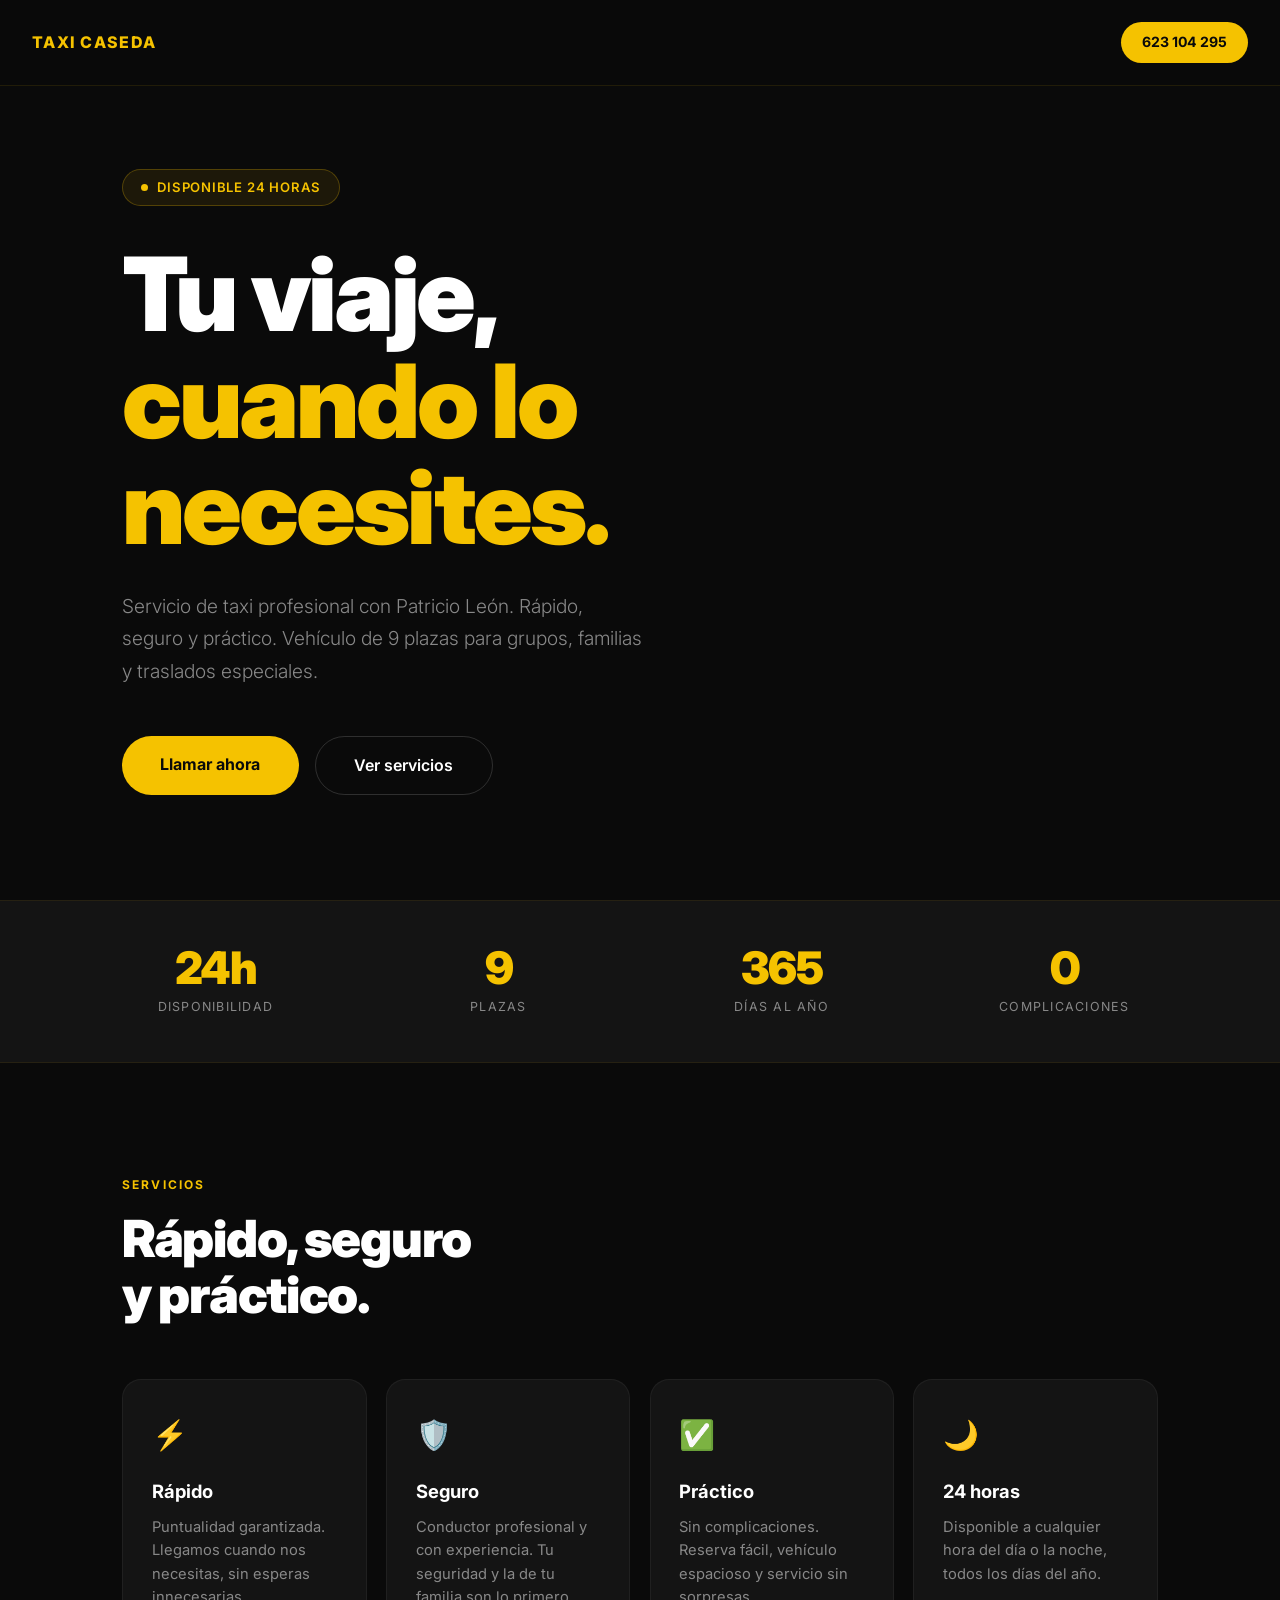
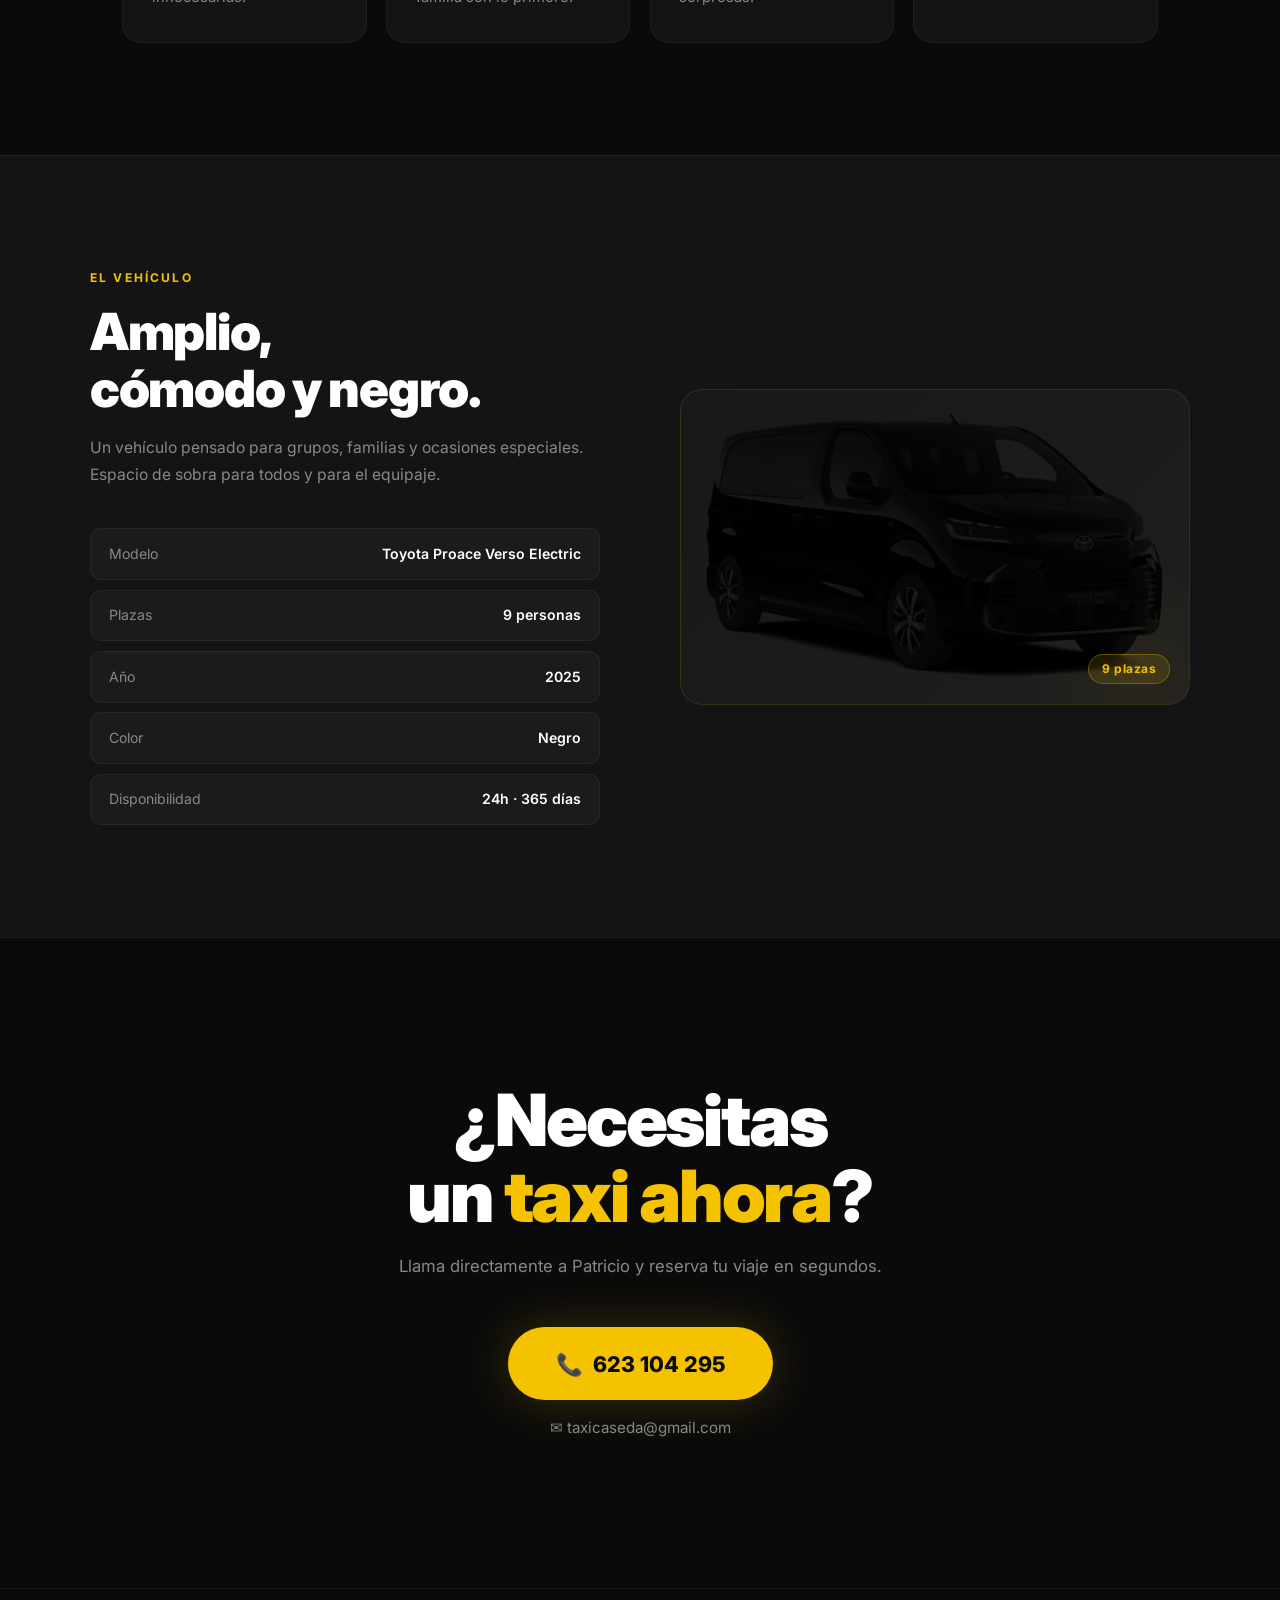
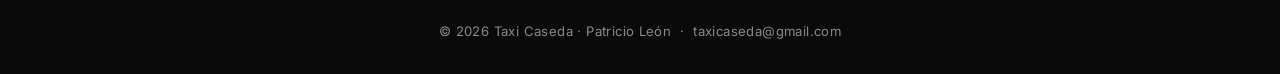
==== index.html @ b2878e38 "Lanzamiento inicial de Taxi Caseda Landing page estática para Patricio León: diseño negro/amarillo, " ====
<!DOCTYPE html>
<html lang="es">
<head>
    <meta charset="UTF-8">
    <meta name="viewport" content="width=device-width, initial-scale=1.0">
    <title>Taxi Caseda · Patricio León | Servicio 24h</title>
    <meta name="description" content="Servicio de taxi profesional con Patricio León. Disponible 24 horas, vehículo de 9 plazas Toyota Proace Verso Electric. Rápido, seguro y práctico.">
    <link rel="preconnect" href="https://fonts.googleapis.com">
    <link rel="preconnect" href="https://fonts.gstatic.com" crossorigin>
    <link href="https://fonts.googleapis.com/css2?family=Inter:wght@300;400;600;700;900&display=swap" rel="stylesheet">
    <style>
        *, *::before, *::after {
            margin: 0;
            padding: 0;
            box-sizing: border-box;
        }

        :root {
            --yellow: #F5C200;
            --black: #0a0a0a;
            --card: #141414;
            --white: #ffffff;
            --gray: #888888;
        }

        html { scroll-behavior: smooth; }

        body {
            background: var(--black);
            color: var(--white);
            font-family: 'Inter', sans-serif;
            line-height: 1.6;
            overflow-x: hidden;
        }

        /* NAV */
        nav {
            position: fixed;
            top: 0;
            width: 100%;
            padding: 1.4rem 2rem;
            display: flex;
            justify-content: space-between;
            align-items: center;
            z-index: 100;
            background: rgba(10, 10, 10, 0.92);
            backdrop-filter: blur(12px);
            border-bottom: 1px solid rgba(245, 194, 0, 0.1);
        }

        .nav-logo {
            font-size: 1rem;
            font-weight: 800;
            color: var(--yellow);
            letter-spacing: 0.08em;
            text-transform: uppercase;
        }

        .nav-cta {
            background: var(--yellow);
            color: var(--black);
            padding: 0.55rem 1.3rem;
            border-radius: 2rem;
            font-weight: 700;
            font-size: 0.88rem;
            text-decoration: none;
            transition: opacity 0.2s, transform 0.2s;
        }

        .nav-cta:hover {
            opacity: 0.85;
            transform: translateY(-1px);
        }

        /* HERO */
        .hero {
            min-height: 100vh;
            display: flex;
            flex-direction: column;
            justify-content: center;
            padding: 9rem 2rem 5rem;
            max-width: 1100px;
            margin: 0 auto;
        }

        .hero-tag {
            display: inline-flex;
            align-items: center;
            gap: 0.6rem;
            background: rgba(245, 194, 0, 0.08);
            border: 1px solid rgba(245, 194, 0, 0.25);
            color: var(--yellow);
            padding: 0.45rem 1.1rem;
            border-radius: 2rem;
            font-size: 0.82rem;
            font-weight: 600;
            letter-spacing: 0.06em;
            margin-bottom: 2.2rem;
            width: fit-content;
            text-transform: uppercase;
        }

        .dot {
            width: 7px;
            height: 7px;
            background: var(--yellow);
            border-radius: 50%;
            animation: pulse 2s infinite;
        }

        @keyframes pulse {
            0%, 100% { opacity: 1; transform: scale(1); }
            50% { opacity: 0.4; transform: scale(0.7); }
        }

        .hero h1 {
            font-size: clamp(3.2rem, 8vw, 6.5rem);
            font-weight: 900;
            line-height: 1.04;
            margin-bottom: 1.8rem;
            letter-spacing: -0.03em;
        }

        .hero h1 span { color: var(--yellow); }

        .hero-sub {
            font-size: clamp(1rem, 2vw, 1.2rem);
            color: var(--gray);
            max-width: 520px;
            margin-bottom: 3rem;
            font-weight: 300;
            line-height: 1.7;
        }

        .hero-actions {
            display: flex;
            gap: 1rem;
            flex-wrap: wrap;
        }

        .btn-primary {
            background: var(--yellow);
            color: var(--black);
            padding: 1rem 2.4rem;
            border-radius: 3rem;
            font-weight: 700;
            font-size: 1rem;
            text-decoration: none;
            transition: transform 0.2s, box-shadow 0.2s;
        }

        .btn-primary:hover {
            transform: translateY(-2px);
            box-shadow: 0 8px 30px rgba(245, 194, 0, 0.3);
        }

        .btn-secondary {
            border: 1px solid rgba(255,255,255,0.15);
            color: var(--white);
            padding: 1rem 2.4rem;
            border-radius: 3rem;
            font-weight: 600;
            font-size: 1rem;
            text-decoration: none;
            transition: border-color 0.2s, color 0.2s;
        }

        .btn-secondary:hover {
            border-color: var(--yellow);
            color: var(--yellow);
        }

        /* STATS */
        .stats {
            background: var(--card);
            border-top: 1px solid rgba(245,194,0,0.08);
            border-bottom: 1px solid rgba(245,194,0,0.08);
            padding: 2.8rem 2rem;
        }

        .stats-inner {
            max-width: 1100px;
            margin: 0 auto;
            display: grid;
            grid-template-columns: repeat(4, 1fr);
            gap: 2rem;
            text-align: center;
        }

        .stat-number {
            font-size: 2.8rem;
            font-weight: 900;
            color: var(--yellow);
            letter-spacing: -0.04em;
            line-height: 1;
        }

        .stat-label {
            font-size: 0.78rem;
            color: var(--gray);
            text-transform: uppercase;
            letter-spacing: 0.1em;
            margin-top: 0.4rem;
        }

        /* SECTIONS */
        .section {
            padding: 7rem 2rem;
            max-width: 1100px;
            margin: 0 auto;
        }

        .section-label {
            font-size: 0.75rem;
            color: var(--yellow);
            text-transform: uppercase;
            letter-spacing: 0.18em;
            font-weight: 700;
            margin-bottom: 1rem;
        }

        .section-title {
            font-size: clamp(2rem, 4vw, 3.2rem);
            font-weight: 900;
            letter-spacing: -0.025em;
            margin-bottom: 3.5rem;
            line-height: 1.1;
        }

        /* SERVICES */
        .services-grid {
            display: grid;
            grid-template-columns: repeat(auto-fit, minmax(240px, 1fr));
            gap: 1.2rem;
        }

        .service-card {
            background: var(--card);
            border: 1px solid rgba(255,255,255,0.05);
            border-radius: 1.2rem;
            padding: 2rem 1.8rem;
            transition: border-color 0.25s, transform 0.25s;
        }

        .service-card:hover {
            border-color: rgba(245,194,0,0.3);
            transform: translateY(-5px);
        }

        .service-icon {
            font-size: 1.8rem;
            margin-bottom: 1.2rem;
        }

        .service-card h3 {
            font-size: 1.15rem;
            font-weight: 700;
            margin-bottom: 0.6rem;
        }

        .service-card p {
            color: var(--gray);
            font-size: 0.92rem;
            line-height: 1.6;
        }

        /* VEHICLE */
        .vehicle-section {
            background: var(--card);
            border-top: 1px solid rgba(255,255,255,0.04);
            border-bottom: 1px solid rgba(255,255,255,0.04);
            padding: 7rem 2rem;
        }

        .vehicle-inner {
            max-width: 1100px;
            margin: 0 auto;
            display: grid;
            grid-template-columns: 1fr 1fr;
            gap: 5rem;
            align-items: center;
        }

        .vehicle-content h2 {
            font-size: clamp(2rem, 4vw, 3.2rem);
            font-weight: 900;
            letter-spacing: -0.025em;
            margin-bottom: 1.2rem;
            line-height: 1.1;
        }

        .vehicle-content p {
            color: var(--gray);
            margin-bottom: 2.5rem;
            font-size: 0.98rem;
            line-height: 1.7;
        }

        .vehicle-specs {
            display: flex;
            flex-direction: column;
            gap: 0.6rem;
        }

        .spec-row {
            display: flex;
            justify-content: space-between;
            align-items: center;
            padding: 0.85rem 1.1rem;
            background: rgba(255,255,255,0.03);
            border-radius: 0.7rem;
            border: 1px solid rgba(255,255,255,0.05);
        }

        .spec-key { color: var(--gray); font-size: 0.88rem; }
        .spec-val { color: var(--white); font-weight: 600; font-size: 0.88rem; }

        .vehicle-visual {
            display: flex;
            justify-content: center;
            align-items: center;
        }

        .car-box {
            width: 100%;
            background: linear-gradient(135deg, #181818 0%, #1e1e1e 100%);
            border-radius: 1.4rem;
            border: 1px solid rgba(245,194,0,0.12);
            position: relative;
            overflow: hidden;
            padding: 1.5rem;
        }

        .car-box::before {
            content: '';
            position: absolute;
            bottom: -20%;
            right: -20%;
            width: 60%;
            height: 60%;
            background: radial-gradient(circle, rgba(245,194,0,0.05) 0%, transparent 70%);
            pointer-events: none;
        }

        .car-img {
            width: 100%;
            display: block;
            mix-blend-mode: multiply;
            border-radius: 0.6rem;
        }

        .car-badge {
            position: absolute;
            bottom: 1.2rem;
            right: 1.2rem;
            background: rgba(245,194,0,0.12);
            border: 1px solid rgba(245,194,0,0.3);
            color: var(--yellow);
            padding: 0.3rem 0.8rem;
            border-radius: 1rem;
            font-size: 0.75rem;
            font-weight: 700;
            letter-spacing: 0.04em;
        }

        /* CTA / CONTACTO */
        .cta-section {
            padding: 9rem 2rem;
            text-align: center;
            max-width: 700px;
            margin: 0 auto;
        }

        .cta-section h2 {
            font-size: clamp(2.8rem, 6vw, 4.5rem);
            font-weight: 900;
            letter-spacing: -0.03em;
            margin-bottom: 1.2rem;
            line-height: 1.05;
        }

        .cta-section h2 span { color: var(--yellow); }

        .cta-section p {
            color: var(--gray);
            margin-bottom: 3rem;
            font-size: 1.05rem;
        }

        .contact-btns {
            display: flex;
            flex-direction: column;
            align-items: center;
            gap: 1rem;
        }

        .phone-btn {
            display: inline-flex;
            align-items: center;
            gap: 0.8rem;
            background: var(--yellow);
            color: var(--black);
            padding: 1.2rem 3rem;
            border-radius: 3rem;
            font-weight: 800;
            font-size: 1.35rem;
            text-decoration: none;
            transition: transform 0.2s, box-shadow 0.2s;
            box-shadow: 0 0 50px rgba(245,194,0,0.2);
        }

        .phone-btn:hover {
            transform: translateY(-3px);
            box-shadow: 0 0 70px rgba(245,194,0,0.4);
        }

        .email-btn {
            display: inline-flex;
            align-items: center;
            gap: 0.6rem;
            color: var(--gray);
            font-size: 0.95rem;
            text-decoration: none;
            border-bottom: 1px solid transparent;
            transition: color 0.2s, border-color 0.2s;
            padding-bottom: 2px;
        }

        .email-btn:hover {
            color: var(--yellow);
            border-color: var(--yellow);
        }

        /* FOOTER */
        footer {
            border-top: 1px solid rgba(255,255,255,0.05);
            padding: 2rem;
            text-align: center;
            color: var(--gray);
            font-size: 0.82rem;
            letter-spacing: 0.03em;
        }

        footer a {
            color: var(--gray);
            text-decoration: none;
        }

        footer a:hover { color: var(--yellow); }

        /* RESPONSIVE */
        @media (max-width: 768px) {
            .stats-inner {
                grid-template-columns: repeat(2, 1fr);
            }

            .vehicle-inner {
                grid-template-columns: 1fr;
                gap: 2.5rem;
            }

            .vehicle-visual { order: -1; }

            .hero h1 { font-size: 3rem; }
        }

        @media (max-width: 480px) {
            nav { padding: 1.2rem 1.2rem; }
            .hero { padding: 7rem 1.2rem 3rem; }
            .section { padding: 5rem 1.2rem; }
            .vehicle-section { padding: 5rem 1.2rem; }
            .cta-section { padding: 6rem 1.2rem; }
            .phone-btn { font-size: 1.1rem; padding: 1rem 2rem; }
        }
    </style>
</head>
<body>

    <nav>
        <div class="nav-logo">Taxi Caseda</div>
        <a href="tel:+34623104295" class="nav-cta">623 104 295</a>
    </nav>

    <!-- HERO -->
    <section>
        <div class="hero">
            <div class="hero-tag">
                <div class="dot"></div>
                Disponible 24 horas
            </div>
            <h1>Tu viaje,<br><span>cuando lo<br>necesites.</span></h1>
            <p class="hero-sub">
                Servicio de taxi profesional con Patricio León. Rápido, seguro y práctico.
                Vehículo de 9 plazas para grupos, familias y traslados especiales.
            </p>
            <div class="hero-actions">
                <a href="tel:+34623104295" class="btn-primary">Llamar ahora</a>
                <a href="#servicios" class="btn-secondary">Ver servicios</a>
            </div>
        </div>
    </section>

    <!-- STATS -->
    <div class="stats">
        <div class="stats-inner">
            <div>
                <div class="stat-number">24h</div>
                <div class="stat-label">Disponibilidad</div>
            </div>
            <div>
                <div class="stat-number">9</div>
                <div class="stat-label">Plazas</div>
            </div>
            <div>
                <div class="stat-number">365</div>
                <div class="stat-label">Días al año</div>
            </div>
            <div>
                <div class="stat-number">0</div>
                <div class="stat-label">Complicaciones</div>
            </div>
        </div>
    </div>

    <!-- SERVICIOS -->
    <section id="servicios">
        <div class="section">
            <div class="section-label">Servicios</div>
            <h2 class="section-title">Rápido, seguro<br>y práctico.</h2>
            <div class="services-grid">
                <div class="service-card">
                    <div class="service-icon">⚡</div>
                    <h3>Rápido</h3>
                    <p>Puntualidad garantizada. Llegamos cuando nos necesitas, sin esperas innecesarias.</p>
                </div>
                <div class="service-card">
                    <div class="service-icon">🛡️</div>
                    <h3>Seguro</h3>
                    <p>Conductor profesional y con experiencia. Tu seguridad y la de tu familia son lo primero.</p>
                </div>
                <div class="service-card">
                    <div class="service-icon">✅</div>
                    <h3>Práctico</h3>
                    <p>Sin complicaciones. Reserva fácil, vehículo espacioso y servicio sin sorpresas.</p>
                </div>
                <div class="service-card">
                    <div class="service-icon">🌙</div>
                    <h3>24 horas</h3>
                    <p>Disponible a cualquier hora del día o la noche, todos los días del año.</p>
                </div>
            </div>
        </div>
    </section>

    <!-- VEHÍCULO -->
    <section id="vehiculo">
        <div class="vehicle-section">
            <div class="vehicle-inner">
                <div class="vehicle-content">
                    <div class="section-label">El vehículo</div>
                    <h2>Amplio,<br>cómodo y negro.</h2>
                    <p>Un vehículo pensado para grupos, familias y ocasiones especiales.
                    Espacio de sobra para todos y para el equipaje.</p>
                    <div class="vehicle-specs">
                        <div class="spec-row">
                            <span class="spec-key">Modelo</span>
                            <span class="spec-val">Toyota Proace Verso Electric</span>
                        </div>
                        <div class="spec-row">
                            <span class="spec-key">Plazas</span>
                            <span class="spec-val">9 personas</span>
                        </div>
                        <div class="spec-row">
                            <span class="spec-key">Año</span>
                            <span class="spec-val">2025</span>
                        </div>
                        <div class="spec-row">
                            <span class="spec-key">Color</span>
                            <span class="spec-val">Negro</span>
                        </div>
                        <div class="spec-row">
                            <span class="spec-key">Disponibilidad</span>
                            <span class="spec-val">24h · 365 días</span>
                        </div>
                    </div>
                </div>
                <div class="vehicle-visual">
                    <div class="car-box">
                        <img src="car.png" alt="Toyota Proace Verso Electric Negro 2025" class="car-img">
                        <div class="car-badge">9 plazas</div>
                    </div>
                </div>
            </div>
        </div>
    </section>

    <!-- CONTACTO -->
    <section id="contacto">
        <div class="cta-section">
            <h2>¿Necesitas<br>un <span>taxi ahora</span>?</h2>
            <p>Llama directamente a Patricio y reserva tu viaje en segundos.</p>
            <div class="contact-btns">
                <a href="tel:+34623104295" class="phone-btn">
                    📞 &nbsp;623 104 295
                </a>
                <a href="mailto:taxicaseda@gmail.com" class="email-btn">
                    ✉ taxicaseda@gmail.com
                </a>
            </div>
        </div>
    </section>

    <footer>
        <p>© 2026 Taxi Caseda · Patricio León &nbsp;·&nbsp; <a href="mailto:taxicaseda@gmail.com">taxicaseda@gmail.com</a></p>
    </footer>

</body>
</html>
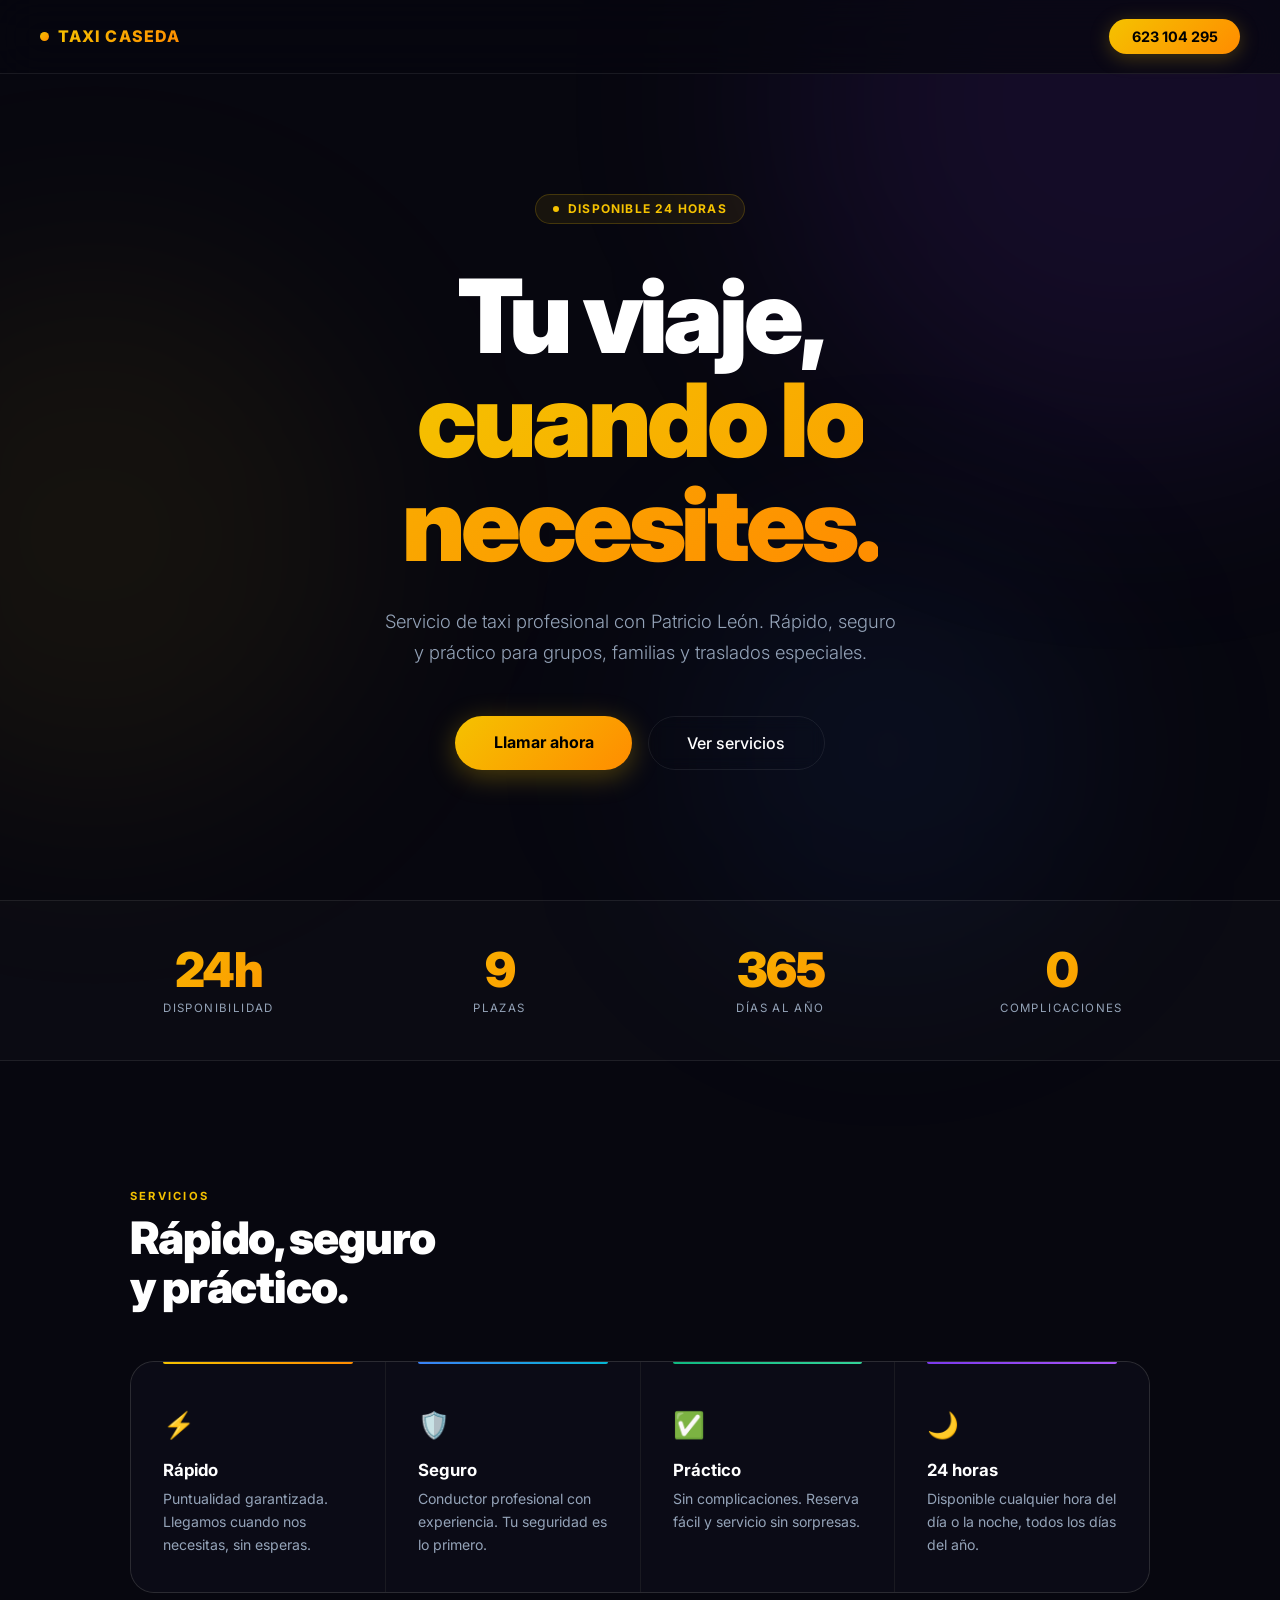
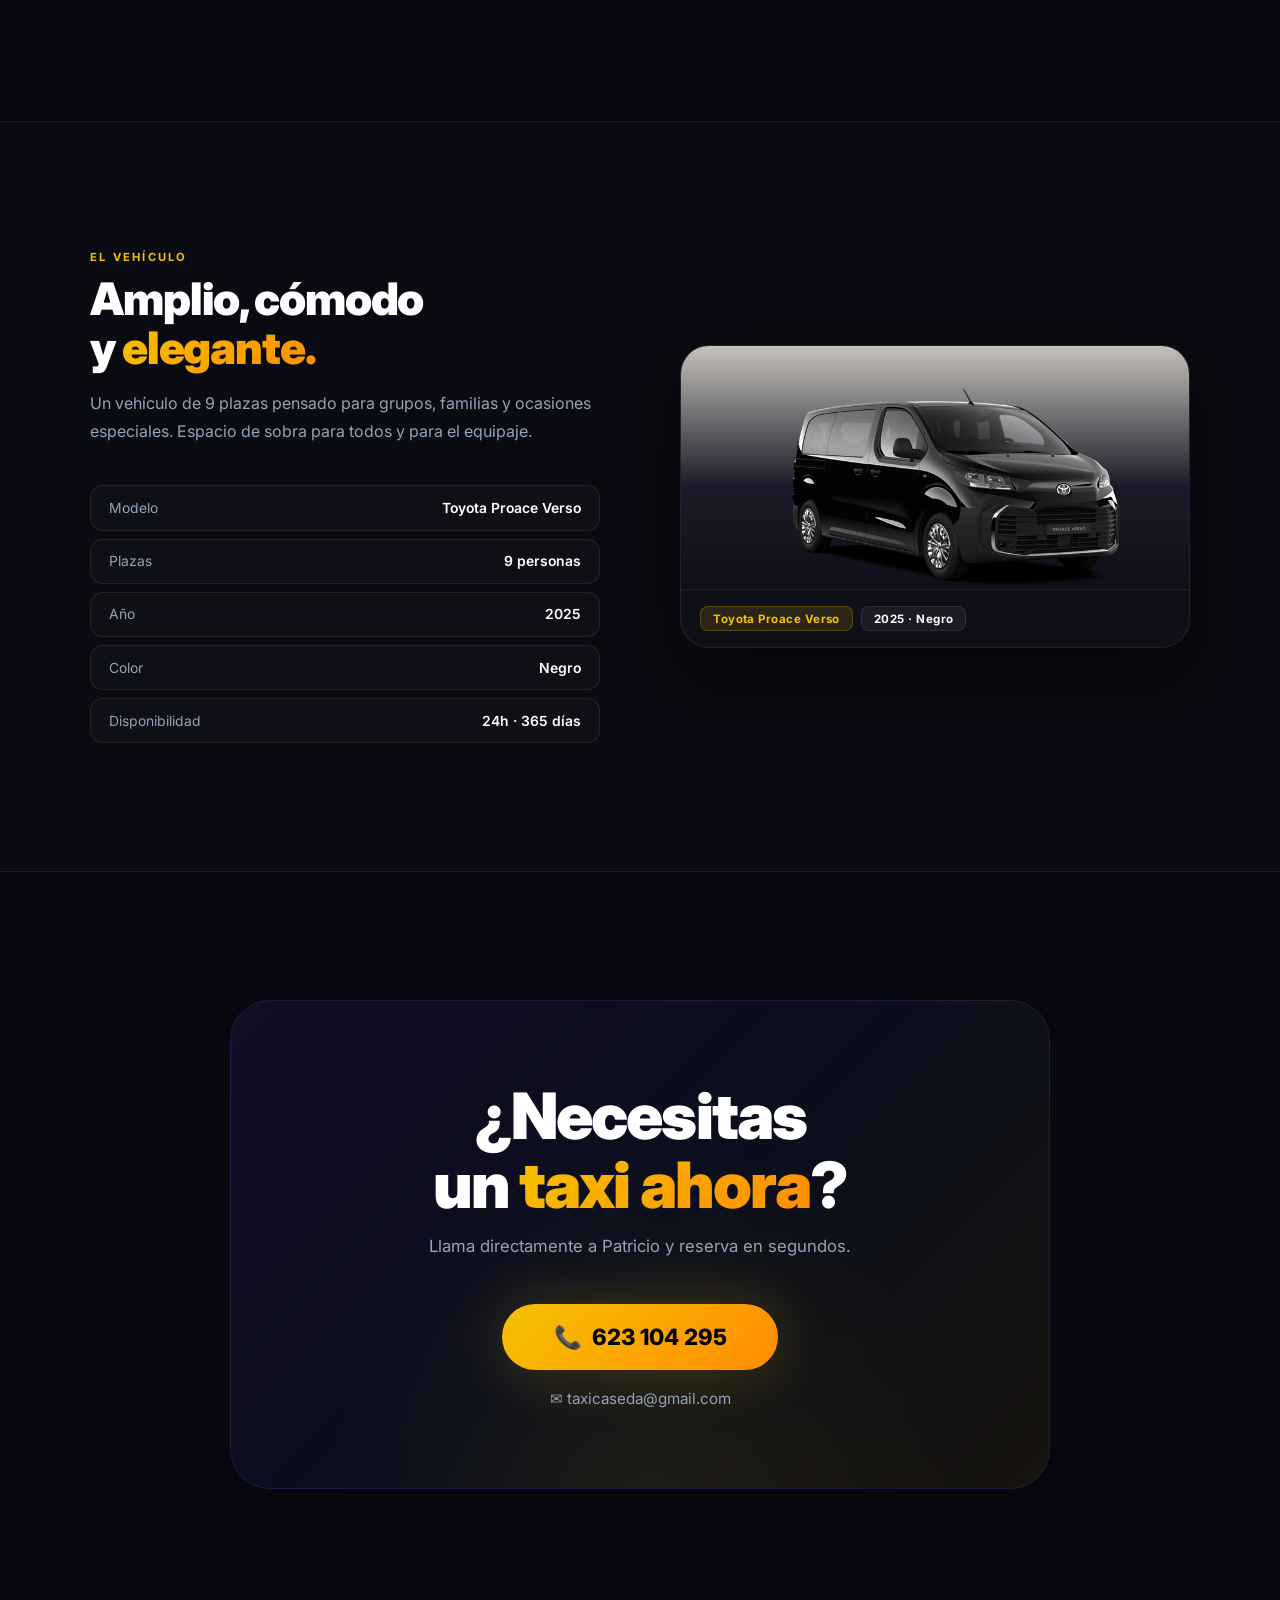
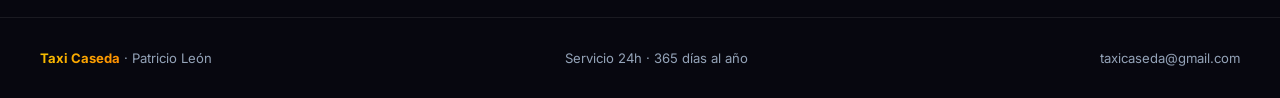
==== commit b29b08f2: "PUBLICADA WEB LANDING" ====
--- a/index.html
+++ b/index.html
@@ -4,614 +4,437 @@
     <meta charset="UTF-8">
     <meta name="viewport" content="width=device-width, initial-scale=1.0">
     <title>Taxi Caseda · Patricio León | Servicio 24h</title>
-    <meta name="description" content="Servicio de taxi profesional con Patricio León. Disponible 24 horas, vehículo de 9 plazas Toyota Proace Verso Electric. Rápido, seguro y práctico.">
+    <meta name="description" content="Servicio de taxi profesional con Patricio León. Disponible 24 horas, vehículo de 9 plazas Toyota Proace Verso. Rápido, seguro y práctico.">
     <link rel="preconnect" href="https://fonts.googleapis.com">
     <link rel="preconnect" href="https://fonts.gstatic.com" crossorigin>
     <link href="https://fonts.googleapis.com/css2?family=Inter:wght@300;400;600;700;900&display=swap" rel="stylesheet">
     <style>
-        *, *::before, *::after {
-            margin: 0;
-            padding: 0;
-            box-sizing: border-box;
-        }
+        *, *::before, *::after { margin: 0; padding: 0; box-sizing: border-box; }
 
         :root {
-            --yellow: #F5C200;
-            --black: #0a0a0a;
-            --card: #141414;
-            --white: #ffffff;
-            --gray: #888888;
+            --bg:     #07070f;
+            --gold:   #F5C200;
+            --amber:  #FF8C00;
+            --violet: #7C3AED;
+            --blue:   #3B82F6;
+            --white:  #ffffff;
+            --muted:  #94a3b8;
+            --border: rgba(255,255,255,0.08);
+            --grad:   linear-gradient(135deg, #F5C200 0%, #FF8C00 100%);
         }
 
         html { scroll-behavior: smooth; }
 
         body {
-            background: var(--black);
+            background: var(--bg);
             color: var(--white);
             font-family: 'Inter', sans-serif;
-            line-height: 1.6;
             overflow-x: hidden;
         }
+
+        /* ORBS */
+        .orb {
+            position: fixed; border-radius: 50%;
+            pointer-events: none; z-index: 0; filter: blur(110px);
+        }
+        .orb-1 { width: 700px; height: 700px; background: rgba(124,58,237,0.11); top: -250px; right: -200px; }
+        .orb-2 { width: 550px; height: 550px; background: rgba(245,194,0,0.06);  bottom: 10%; left: -180px; }
+        .orb-3 { width: 400px; height: 400px; background: rgba(59,130,246,0.07); bottom: -50px; right: 15%; }
+
+        nav, main, footer { position: relative; z-index: 1; }
 
         /* NAV */
         nav {
-            position: fixed;
-            top: 0;
-            width: 100%;
-            padding: 1.4rem 2rem;
-            display: flex;
-            justify-content: space-between;
-            align-items: center;
-            z-index: 100;
-            background: rgba(10, 10, 10, 0.92);
-            backdrop-filter: blur(12px);
-            border-bottom: 1px solid rgba(245, 194, 0, 0.1);
-        }
-
-        .nav-logo {
-            font-size: 1rem;
-            font-weight: 800;
-            color: var(--yellow);
-            letter-spacing: 0.08em;
-            text-transform: uppercase;
-        }
-
-        .nav-cta {
-            background: var(--yellow);
-            color: var(--black);
-            padding: 0.55rem 1.3rem;
-            border-radius: 2rem;
-            font-weight: 700;
-            font-size: 0.88rem;
+            position: fixed; top: 0; width: 100%;
+            padding: 1.2rem 2.5rem;
+            display: flex; justify-content: space-between; align-items: center;
+            z-index: 200;
+            background: rgba(7,7,15,0.7);
+            backdrop-filter: blur(20px);
+            border-bottom: 1px solid var(--border);
+        }
+
+        .logo {
+            display: flex; align-items: center; gap: 0.55rem;
             text-decoration: none;
-            transition: opacity 0.2s, transform 0.2s;
-        }
-
-        .nav-cta:hover {
-            opacity: 0.85;
-            transform: translateY(-1px);
-        }
-
-        /* HERO */
+        }
+        .logo-dot {
+            width: 9px; height: 9px; border-radius: 50%;
+            background: var(--grad);
+            animation: ping 2.5s ease-in-out infinite;
+        }
+        @keyframes ping {
+            0%,100% { box-shadow: 0 0 0 0 rgba(245,194,0,0.5); }
+            60%      { box-shadow: 0 0 0 8px rgba(245,194,0,0); }
+        }
+        .logo-name {
+            font-size: 1rem; font-weight: 800; letter-spacing: 0.07em; text-transform: uppercase;
+            background: var(--grad);
+            -webkit-background-clip: text; -webkit-text-fill-color: transparent; background-clip: text;
+        }
+
+        .nav-tel {
+            background: var(--grad); color: #000;
+            font-weight: 700; font-size: 0.9rem;
+            padding: 0.55rem 1.4rem; border-radius: 3rem;
+            text-decoration: none;
+            box-shadow: 0 4px 20px rgba(245,194,0,0.25);
+            transition: transform 0.2s, box-shadow 0.2s;
+        }
+        .nav-tel:hover { transform: translateY(-1px); box-shadow: 0 6px 28px rgba(245,194,0,0.4); }
+
+        /* ── HERO: full viewport, centrado ── */
         .hero {
             min-height: 100vh;
-            display: flex;
-            flex-direction: column;
-            justify-content: center;
-            padding: 9rem 2rem 5rem;
-            max-width: 1100px;
-            margin: 0 auto;
-        }
-
-        .hero-tag {
-            display: inline-flex;
-            align-items: center;
-            gap: 0.6rem;
-            background: rgba(245, 194, 0, 0.08);
-            border: 1px solid rgba(245, 194, 0, 0.25);
-            color: var(--yellow);
-            padding: 0.45rem 1.1rem;
-            border-radius: 2rem;
-            font-size: 0.82rem;
-            font-weight: 600;
-            letter-spacing: 0.06em;
-            margin-bottom: 2.2rem;
-            width: fit-content;
-            text-transform: uppercase;
-        }
-
-        .dot {
-            width: 7px;
-            height: 7px;
-            background: var(--yellow);
-            border-radius: 50%;
-            animation: pulse 2s infinite;
-        }
-
-        @keyframes pulse {
-            0%, 100% { opacity: 1; transform: scale(1); }
-            50% { opacity: 0.4; transform: scale(0.7); }
-        }
+            display: flex; flex-direction: column;
+            justify-content: center; align-items: center;
+            text-align: center;
+            padding: 10rem 2rem 6rem;
+        }
+
+        .live-badge {
+            display: inline-flex; align-items: center; gap: 0.55rem;
+            background: rgba(245,194,0,0.07);
+            border: 1px solid rgba(245,194,0,0.2);
+            color: var(--gold);
+            padding: 0.4rem 1.1rem; border-radius: 2rem;
+            font-size: 0.75rem; font-weight: 700; letter-spacing: 0.1em; text-transform: uppercase;
+            margin-bottom: 2.5rem;
+        }
+        .live-dot { width: 6px; height: 6px; border-radius: 50%; background: var(--gold); animation: blink 2s ease-in-out infinite; }
+        @keyframes blink { 0%,100% { opacity:1; } 50% { opacity:0.2; } }
 
         .hero h1 {
-            font-size: clamp(3.2rem, 8vw, 6.5rem);
-            font-weight: 900;
-            line-height: 1.04;
+            font-size: clamp(3.5rem, 8vw, 7rem);
+            font-weight: 900; letter-spacing: -0.04em; line-height: 1.02;
             margin-bottom: 1.8rem;
-            letter-spacing: -0.03em;
-        }
-
-        .hero h1 span { color: var(--yellow); }
-
-        .hero-sub {
-            font-size: clamp(1rem, 2vw, 1.2rem);
-            color: var(--gray);
-            max-width: 520px;
-            margin-bottom: 3rem;
-            font-weight: 300;
-            line-height: 1.7;
-        }
-
-        .hero-actions {
-            display: flex;
-            gap: 1rem;
-            flex-wrap: wrap;
-        }
-
-        .btn-primary {
-            background: var(--yellow);
-            color: var(--black);
-            padding: 1rem 2.4rem;
-            border-radius: 3rem;
-            font-weight: 700;
-            font-size: 1rem;
-            text-decoration: none;
+            max-width: 900px;
+        }
+
+        .gt {
+            background: var(--grad);
+            -webkit-background-clip: text; -webkit-text-fill-color: transparent; background-clip: text;
+        }
+
+        .hero p {
+            color: var(--muted); font-size: 1.15rem; font-weight: 300;
+            line-height: 1.7; max-width: 520px; margin-bottom: 3rem;
+        }
+
+        .hero-btns { display: flex; gap: 1rem; justify-content: center; flex-wrap: wrap; }
+
+        .btn-g {
+            background: var(--grad); color: #000;
+            padding: 1rem 2.4rem; border-radius: 3rem;
+            font-weight: 700; font-size: 1rem; text-decoration: none;
+            box-shadow: 0 6px 28px rgba(245,194,0,0.3);
             transition: transform 0.2s, box-shadow 0.2s;
         }
-
-        .btn-primary:hover {
-            transform: translateY(-2px);
-            box-shadow: 0 8px 30px rgba(245, 194, 0, 0.3);
-        }
-
-        .btn-secondary {
-            border: 1px solid rgba(255,255,255,0.15);
-            color: var(--white);
-            padding: 1rem 2.4rem;
-            border-radius: 3rem;
-            font-weight: 600;
-            font-size: 1rem;
-            text-decoration: none;
+        .btn-g:hover { transform: translateY(-2px); box-shadow: 0 10px 38px rgba(245,194,0,0.45); }
+
+        .btn-o {
+            border: 1px solid var(--border); color: var(--white);
+            padding: 1rem 2.4rem; border-radius: 3rem;
+            font-weight: 500; font-size: 1rem; text-decoration: none;
+            backdrop-filter: blur(8px);
             transition: border-color 0.2s, color 0.2s;
         }
-
-        .btn-secondary:hover {
-            border-color: var(--yellow);
-            color: var(--yellow);
-        }
-
-        /* STATS */
-        .stats {
-            background: var(--card);
-            border-top: 1px solid rgba(245,194,0,0.08);
-            border-bottom: 1px solid rgba(245,194,0,0.08);
-            padding: 2.8rem 2rem;
-        }
-
+        .btn-o:hover { border-color: rgba(245,194,0,0.35); color: var(--gold); }
+
+        /* ── STATS ── */
+        .stats-bar {
+            background: rgba(255,255,255,0.02);
+            border-top: 1px solid var(--border);
+            border-bottom: 1px solid var(--border);
+            padding: 2.8rem 2.5rem;
+        }
         .stats-inner {
-            max-width: 1100px;
-            margin: 0 auto;
-            display: grid;
-            grid-template-columns: repeat(4, 1fr);
-            gap: 2rem;
-            text-align: center;
-        }
-
-        .stat-number {
-            font-size: 2.8rem;
-            font-weight: 900;
-            color: var(--yellow);
-            letter-spacing: -0.04em;
-            line-height: 1;
-        }
-
-        .stat-label {
-            font-size: 0.78rem;
-            color: var(--gray);
-            text-transform: uppercase;
-            letter-spacing: 0.1em;
-            margin-top: 0.4rem;
-        }
-
-        /* SECTIONS */
-        .section {
-            padding: 7rem 2rem;
-            max-width: 1100px;
-            margin: 0 auto;
-        }
-
-        .section-label {
-            font-size: 0.75rem;
-            color: var(--yellow);
-            text-transform: uppercase;
-            letter-spacing: 0.18em;
-            font-weight: 700;
+            max-width: 1100px; margin: 0 auto;
+            display: grid; grid-template-columns: repeat(4,1fr);
+            gap: 1.5rem; text-align: center;
+        }
+        .s-num {
+            font-size: 3rem; font-weight: 900; line-height: 1; letter-spacing: -0.04em;
+            background: var(--grad);
+            -webkit-background-clip: text; -webkit-text-fill-color: transparent; background-clip: text;
+        }
+        .s-lbl { font-size: 0.72rem; color: var(--muted); text-transform: uppercase; letter-spacing: 0.12em; margin-top: 0.45rem; }
+
+        /* ── SERVICIOS ── */
+        #servicios { padding: 8rem 2.5rem; max-width: 1100px; margin: 0 auto; }
+
+        .eyebrow { font-size: 0.7rem; font-weight: 700; text-transform: uppercase; letter-spacing: 0.2em; color: var(--gold); margin-bottom: 0.7rem; }
+        .sh { font-size: clamp(2rem, 3.5vw, 3rem); font-weight: 900; letter-spacing: -0.025em; line-height: 1.1; margin-bottom: 3rem; }
+
+        .svcs {
+            display: grid; grid-template-columns: repeat(auto-fit, minmax(230px,1fr));
+            gap: 1px; background: var(--border);
+            border: 1px solid var(--border); border-radius: 1.5rem; overflow: hidden;
+        }
+
+        .svc {
+            background: #0b0b16; padding: 2.2rem 2rem;
+            position: relative; transition: background 0.25s;
+        }
+        .svc:hover { background: #0f0f1e; }
+
+        .svc-bar {
+            position: absolute; top: 0; left: 2rem; right: 2rem; height: 2px; border-radius: 0 0 2px 2px;
+        }
+        .b-gold   { background: linear-gradient(90deg, var(--gold), var(--amber)); }
+        .b-blue   { background: linear-gradient(90deg, var(--blue), #06b6d4); }
+        .b-green  { background: linear-gradient(90deg, #10b981, #34d399); }
+        .b-violet { background: linear-gradient(90deg, var(--violet), #a855f7); }
+
+        .svc-ic { font-size: 1.6rem; margin: 0.8rem 0 1.2rem; }
+        .svc h3 { font-size: 1.05rem; font-weight: 700; margin-bottom: 0.45rem; }
+        .svc p  { color: var(--muted); font-size: 0.88rem; line-height: 1.65; }
+
+        /* ── VEHÍCULO: solo un apartado ── */
+        #vehiculo {
+            background: rgba(255,255,255,0.015);
+            border-top: 1px solid var(--border);
+            border-bottom: 1px solid var(--border);
+            padding: 8rem 2.5rem;
+        }
+
+        .veh-inner {
+            max-width: 1100px; margin: 0 auto;
+            display: grid; grid-template-columns: 1fr 1fr;
+            gap: 5rem; align-items: center;
+        }
+
+        .veh-content h2 {
+            font-size: clamp(2rem, 3.5vw, 3rem);
+            font-weight: 900; letter-spacing: -0.025em; line-height: 1.1;
             margin-bottom: 1rem;
         }
-
-        .section-title {
-            font-size: clamp(2rem, 4vw, 3.2rem);
-            font-weight: 900;
-            letter-spacing: -0.025em;
-            margin-bottom: 3.5rem;
-            line-height: 1.1;
-        }
-
-        /* SERVICES */
-        .services-grid {
-            display: grid;
-            grid-template-columns: repeat(auto-fit, minmax(240px, 1fr));
-            gap: 1.2rem;
-        }
-
-        .service-card {
-            background: var(--card);
-            border: 1px solid rgba(255,255,255,0.05);
-            border-radius: 1.2rem;
-            padding: 2rem 1.8rem;
-            transition: border-color 0.25s, transform 0.25s;
-        }
-
-        .service-card:hover {
-            border-color: rgba(245,194,0,0.3);
-            transform: translateY(-5px);
-        }
-
-        .service-icon {
-            font-size: 1.8rem;
-            margin-bottom: 1.2rem;
-        }
-
-        .service-card h3 {
-            font-size: 1.15rem;
-            font-weight: 700;
-            margin-bottom: 0.6rem;
-        }
-
-        .service-card p {
-            color: var(--gray);
-            font-size: 0.92rem;
-            line-height: 1.6;
-        }
-
-        /* VEHICLE */
-        .vehicle-section {
-            background: var(--card);
-            border-top: 1px solid rgba(255,255,255,0.04);
-            border-bottom: 1px solid rgba(255,255,255,0.04);
-            padding: 7rem 2rem;
-        }
-
-        .vehicle-inner {
-            max-width: 1100px;
-            margin: 0 auto;
-            display: grid;
-            grid-template-columns: 1fr 1fr;
-            gap: 5rem;
-            align-items: center;
-        }
-
-        .vehicle-content h2 {
-            font-size: clamp(2rem, 4vw, 3.2rem);
-            font-weight: 900;
-            letter-spacing: -0.025em;
-            margin-bottom: 1.2rem;
-            line-height: 1.1;
-        }
-
-        .vehicle-content p {
-            color: var(--gray);
-            margin-bottom: 2.5rem;
-            font-size: 0.98rem;
-            line-height: 1.7;
-        }
-
-        .vehicle-specs {
-            display: flex;
-            flex-direction: column;
-            gap: 0.6rem;
-        }
-
-        .spec-row {
-            display: flex;
-            justify-content: space-between;
-            align-items: center;
+        .veh-content > p { color: var(--muted); line-height: 1.75; margin-bottom: 2.5rem; }
+
+        .specs { display: flex; flex-direction: column; gap: 0.5rem; }
+        .spec {
+            display: flex; justify-content: space-between; align-items: center;
             padding: 0.85rem 1.1rem;
-            background: rgba(255,255,255,0.03);
-            border-radius: 0.7rem;
-            border: 1px solid rgba(255,255,255,0.05);
-        }
-
-        .spec-key { color: var(--gray); font-size: 0.88rem; }
-        .spec-val { color: var(--white); font-weight: 600; font-size: 0.88rem; }
-
-        .vehicle-visual {
-            display: flex;
-            justify-content: center;
-            align-items: center;
-        }
-
-        .car-box {
-            width: 100%;
-            background: linear-gradient(135deg, #181818 0%, #1e1e1e 100%);
-            border-radius: 1.4rem;
-            border: 1px solid rgba(245,194,0,0.12);
-            position: relative;
-            overflow: hidden;
-            padding: 1.5rem;
-        }
-
-        .car-box::before {
+            background: rgba(255,255,255,0.025);
+            border: 1px solid var(--border); border-radius: 0.8rem;
+            transition: background 0.2s;
+        }
+        .spec:hover { background: rgba(255,255,255,0.04); }
+        .sk { color: var(--muted); font-size: 0.87rem; }
+        .sv { font-weight: 600; font-size: 0.87rem; }
+
+        /* imagen del coche: fondo degradado claro→oscuro para eliminar el blanco del PNG */
+        .veh-car {
+            border-radius: 1.8rem; overflow: hidden;
+            border: 1px solid var(--border);
+            background: #0f0f1a;
+            box-shadow: 0 30px 70px rgba(0,0,0,0.5);
+        }
+        .car-img-area {
+            background: linear-gradient(180deg, #c5c2bb 0%, #1c1a28 58%, #0f0f1a 100%);
+            padding: 2.5rem 1.5rem 0;
+        }
+        .car-img-area img { width: 100%; display: block; }
+
+        .car-chips {
+            display: flex; gap: 0.5rem; flex-wrap: wrap;
+            padding: 1rem 1.2rem;
+            border-top: 1px solid var(--border);
+        }
+        .chip {
+            font-size: 0.72rem; font-weight: 700;
+            padding: 0.28rem 0.75rem; border-radius: 0.5rem; letter-spacing: 0.04em;
+        }
+        .cy { background: rgba(245,194,0,0.12); color: var(--gold); border: 1px solid rgba(245,194,0,0.22); }
+        .cw { background: rgba(255,255,255,0.05); color: var(--white); border: 1px solid var(--border); }
+
+        /* ── CONTACTO ── */
+        #contacto { padding: 8rem 2.5rem; }
+        .cta-card {
+            max-width: 820px; margin: 0 auto;
+            background: linear-gradient(135deg, rgba(124,58,237,0.1) 0%, rgba(59,130,246,0.06) 50%, rgba(245,194,0,0.07) 100%);
+            border: 1px solid rgba(124,58,237,0.18);
+            border-radius: 2.5rem; padding: 5rem 3rem;
+            text-align: center; position: relative; overflow: hidden;
+        }
+        .cta-card::before {
             content: '';
-            position: absolute;
-            bottom: -20%;
-            right: -20%;
-            width: 60%;
-            height: 60%;
-            background: radial-gradient(circle, rgba(245,194,0,0.05) 0%, transparent 70%);
+            position: absolute; inset: 0;
+            background: radial-gradient(ellipse at 50% 110%, rgba(245,194,0,0.07) 0%, transparent 55%);
             pointer-events: none;
         }
-
-        .car-img {
-            width: 100%;
-            display: block;
-            mix-blend-mode: multiply;
-            border-radius: 0.6rem;
-        }
-
-        .car-badge {
-            position: absolute;
-            bottom: 1.2rem;
-            right: 1.2rem;
-            background: rgba(245,194,0,0.12);
-            border: 1px solid rgba(245,194,0,0.3);
-            color: var(--yellow);
-            padding: 0.3rem 0.8rem;
-            border-radius: 1rem;
-            font-size: 0.75rem;
-            font-weight: 700;
-            letter-spacing: 0.04em;
-        }
-
-        /* CTA / CONTACTO */
-        .cta-section {
-            padding: 9rem 2rem;
-            text-align: center;
-            max-width: 700px;
-            margin: 0 auto;
-        }
-
-        .cta-section h2 {
-            font-size: clamp(2.8rem, 6vw, 4.5rem);
-            font-weight: 900;
-            letter-spacing: -0.03em;
-            margin-bottom: 1.2rem;
-            line-height: 1.05;
-        }
-
-        .cta-section h2 span { color: var(--yellow); }
-
-        .cta-section p {
-            color: var(--gray);
-            margin-bottom: 3rem;
-            font-size: 1.05rem;
-        }
-
-        .contact-btns {
-            display: flex;
-            flex-direction: column;
-            align-items: center;
-            gap: 1rem;
-        }
-
-        .phone-btn {
-            display: inline-flex;
-            align-items: center;
-            gap: 0.8rem;
-            background: var(--yellow);
-            color: var(--black);
-            padding: 1.2rem 3rem;
-            border-radius: 3rem;
-            font-weight: 800;
-            font-size: 1.35rem;
-            text-decoration: none;
+        .cta-card h2 {
+            font-size: clamp(2.4rem, 5vw, 4rem);
+            font-weight: 900; letter-spacing: -0.03em; line-height: 1.08;
+            margin-bottom: 1rem; position: relative;
+        }
+        .cta-card > p { color: var(--muted); font-size: 1.05rem; margin-bottom: 3rem; position: relative; }
+
+        .cta-btns { display: flex; flex-direction: column; align-items: center; gap: 1.2rem; position: relative; }
+
+        .call-btn {
+            display: inline-flex; align-items: center; gap: 0.8rem;
+            background: var(--grad); color: #000;
+            padding: 1.2rem 3.2rem; border-radius: 3rem;
+            font-weight: 800; font-size: 1.4rem; text-decoration: none;
+            box-shadow: 0 0 60px rgba(245,194,0,0.22);
             transition: transform 0.2s, box-shadow 0.2s;
-            box-shadow: 0 0 50px rgba(245,194,0,0.2);
-        }
-
-        .phone-btn:hover {
-            transform: translateY(-3px);
-            box-shadow: 0 0 70px rgba(245,194,0,0.4);
-        }
-
-        .email-btn {
-            display: inline-flex;
-            align-items: center;
-            gap: 0.6rem;
-            color: var(--gray);
-            font-size: 0.95rem;
-            text-decoration: none;
-            border-bottom: 1px solid transparent;
-            transition: color 0.2s, border-color 0.2s;
-            padding-bottom: 2px;
-        }
-
-        .email-btn:hover {
-            color: var(--yellow);
-            border-color: var(--yellow);
-        }
+        }
+        .call-btn:hover { transform: translateY(-3px); box-shadow: 0 0 80px rgba(245,194,0,0.42); }
+
+        .mail-lnk {
+            color: var(--muted); font-size: 0.95rem; text-decoration: none;
+            display: inline-flex; align-items: center; gap: 0.4rem;
+            transition: color 0.2s;
+        }
+        .mail-lnk:hover { color: var(--gold); }
 
         /* FOOTER */
         footer {
-            border-top: 1px solid rgba(255,255,255,0.05);
-            padding: 2rem;
-            text-align: center;
-            color: var(--gray);
-            font-size: 0.82rem;
-            letter-spacing: 0.03em;
-        }
-
-        footer a {
-            color: var(--gray);
-            text-decoration: none;
-        }
-
-        footer a:hover { color: var(--yellow); }
+            border-top: 1px solid var(--border);
+            padding: 2rem 2.5rem;
+            display: flex; justify-content: space-between; align-items: center; flex-wrap: wrap; gap: 0.8rem;
+            color: var(--muted); font-size: 0.82rem;
+        }
+        .f-brand {
+            background: var(--grad);
+            -webkit-background-clip: text; -webkit-text-fill-color: transparent; background-clip: text; font-weight: 700;
+        }
+        footer a { color: var(--muted); text-decoration: none; }
+        footer a:hover { color: var(--gold); }
 
         /* RESPONSIVE */
-        @media (max-width: 768px) {
-            .stats-inner {
-                grid-template-columns: repeat(2, 1fr);
-            }
-
-            .vehicle-inner {
-                grid-template-columns: 1fr;
-                gap: 2.5rem;
-            }
-
-            .vehicle-visual { order: -1; }
-
+        @media (max-width: 900px) {
+            .veh-inner { grid-template-columns: 1fr; gap: 3rem; }
+            .veh-visual { order: -1; }
+        }
+        @media (max-width: 640px) {
+            .stats-inner { grid-template-columns: repeat(2,1fr); }
+            nav { padding: 1rem 1.2rem; }
             .hero h1 { font-size: 3rem; }
-        }
-
-        @media (max-width: 480px) {
-            nav { padding: 1.2rem 1.2rem; }
-            .hero { padding: 7rem 1.2rem 3rem; }
-            .section { padding: 5rem 1.2rem; }
-            .vehicle-section { padding: 5rem 1.2rem; }
-            .cta-section { padding: 6rem 1.2rem; }
-            .phone-btn { font-size: 1.1rem; padding: 1rem 2rem; }
+            #servicios, #vehiculo, #contacto { padding: 5rem 1.2rem; }
+            .cta-card { padding: 3rem 1.4rem; border-radius: 1.5rem; }
+            .call-btn { font-size: 1.15rem; padding: 1rem 2rem; }
+            footer { flex-direction: column; text-align: center; }
         }
     </style>
 </head>
 <body>
 
+    <div class="orb orb-1"></div>
+    <div class="orb orb-2"></div>
+    <div class="orb orb-3"></div>
+
     <nav>
-        <div class="nav-logo">Taxi Caseda</div>
-        <a href="tel:+34623104295" class="nav-cta">623 104 295</a>
+        <a href="#" class="logo">
+            <div class="logo-dot"></div>
+            <span class="logo-name">Taxi Caseda</span>
+        </a>
+        <a href="tel:+34623104295" class="nav-tel">623 104 295</a>
     </nav>
 
-    <!-- HERO -->
-    <section>
-        <div class="hero">
-            <div class="hero-tag">
-                <div class="dot"></div>
-                Disponible 24 horas
+    <main>
+
+        <!-- HERO: landing grande, solo texto -->
+        <section class="hero">
+            <div class="live-badge"><div class="live-dot"></div> Disponible 24 horas</div>
+            <h1>Tu viaje,<br><span class="gt">cuando lo necesites.</span></h1>
+            <p>Servicio de taxi profesional con Patricio León. Rápido, seguro y práctico para grupos, familias y traslados especiales.</p>
+            <div class="hero-btns">
+                <a href="tel:+34623104295" class="btn-g">Llamar ahora</a>
+                <a href="#servicios" class="btn-o">Ver servicios</a>
             </div>
-            <h1>Tu viaje,<br><span>cuando lo<br>necesites.</span></h1>
-            <p class="hero-sub">
-                Servicio de taxi profesional con Patricio León. Rápido, seguro y práctico.
-                Vehículo de 9 plazas para grupos, familias y traslados especiales.
-            </p>
-            <div class="hero-actions">
-                <a href="tel:+34623104295" class="btn-primary">Llamar ahora</a>
-                <a href="#servicios" class="btn-secondary">Ver servicios</a>
+        </section>
+
+        <!-- STATS -->
+        <div class="stats-bar">
+            <div class="stats-inner">
+                <div><div class="s-num">24h</div><div class="s-lbl">Disponibilidad</div></div>
+                <div><div class="s-num">9</div><div class="s-lbl">Plazas</div></div>
+                <div><div class="s-num">365</div><div class="s-lbl">Días al año</div></div>
+                <div><div class="s-num">0</div><div class="s-lbl">Complicaciones</div></div>
             </div>
         </div>
-    </section>
-
-    <!-- STATS -->
-    <div class="stats">
-        <div class="stats-inner">
-            <div>
-                <div class="stat-number">24h</div>
-                <div class="stat-label">Disponibilidad</div>
+
+        <!-- SERVICIOS -->
+        <section id="servicios">
+            <div class="eyebrow">Servicios</div>
+            <h2 class="sh">Rápido, seguro<br>y práctico.</h2>
+            <div class="svcs">
+                <div class="svc">
+                    <div class="svc-bar b-gold"></div>
+                    <div class="svc-ic">⚡</div>
+                    <h3>Rápido</h3>
+                    <p>Puntualidad garantizada. Llegamos cuando nos necesitas, sin esperas.</p>
+                </div>
+                <div class="svc">
+                    <div class="svc-bar b-blue"></div>
+                    <div class="svc-ic">🛡️</div>
+                    <h3>Seguro</h3>
+                    <p>Conductor profesional con experiencia. Tu seguridad es lo primero.</p>
+                </div>
+                <div class="svc">
+                    <div class="svc-bar b-green"></div>
+                    <div class="svc-ic">✅</div>
+                    <h3>Práctico</h3>
+                    <p>Sin complicaciones. Reserva fácil y servicio sin sorpresas.</p>
+                </div>
+                <div class="svc">
+                    <div class="svc-bar b-violet"></div>
+                    <div class="svc-ic">🌙</div>
+                    <h3>24 horas</h3>
+                    <p>Disponible cualquier hora del día o la noche, todos los días del año.</p>
+                </div>
             </div>
-            <div>
-                <div class="stat-number">9</div>
-                <div class="stat-label">Plazas</div>
-            </div>
-            <div>
-                <div class="stat-number">365</div>
-                <div class="stat-label">Días al año</div>
-            </div>
-            <div>
-                <div class="stat-number">0</div>
-                <div class="stat-label">Complicaciones</div>
-            </div>
-        </div>
-    </div>
-
-    <!-- SERVICIOS -->
-    <section id="servicios">
-        <div class="section">
-            <div class="section-label">Servicios</div>
-            <h2 class="section-title">Rápido, seguro<br>y práctico.</h2>
-            <div class="services-grid">
-                <div class="service-card">
-                    <div class="service-icon">⚡</div>
-                    <h3>Rápido</h3>
-                    <p>Puntualidad garantizada. Llegamos cuando nos necesitas, sin esperas innecesarias.</p>
-                </div>
-                <div class="service-card">
-                    <div class="service-icon">🛡️</div>
-                    <h3>Seguro</h3>
-                    <p>Conductor profesional y con experiencia. Tu seguridad y la de tu familia son lo primero.</p>
-                </div>
-                <div class="service-card">
-                    <div class="service-icon">✅</div>
-                    <h3>Práctico</h3>
-                    <p>Sin complicaciones. Reserva fácil, vehículo espacioso y servicio sin sorpresas.</p>
-                </div>
-                <div class="service-card">
-                    <div class="service-icon">🌙</div>
-                    <h3>24 horas</h3>
-                    <p>Disponible a cualquier hora del día o la noche, todos los días del año.</p>
-                </div>
-            </div>
-        </div>
-    </section>
-
-    <!-- VEHÍCULO -->
-    <section id="vehiculo">
-        <div class="vehicle-section">
-            <div class="vehicle-inner">
-                <div class="vehicle-content">
-                    <div class="section-label">El vehículo</div>
-                    <h2>Amplio,<br>cómodo y negro.</h2>
-                    <p>Un vehículo pensado para grupos, familias y ocasiones especiales.
-                    Espacio de sobra para todos y para el equipaje.</p>
-                    <div class="vehicle-specs">
-                        <div class="spec-row">
-                            <span class="spec-key">Modelo</span>
-                            <span class="spec-val">Toyota Proace Verso Electric</span>
+        </section>
+
+        <!-- VEHÍCULO: un solo apartado -->
+        <section id="vehiculo">
+            <div class="veh-inner">
+                <div class="veh-content">
+                    <div class="eyebrow">El vehículo</div>
+                    <h2>Amplio, cómodo<br>y <span class="gt">elegante.</span></h2>
+                    <p>Un vehículo de 9 plazas pensado para grupos, familias y ocasiones especiales. Espacio de sobra para todos y para el equipaje.</p>
+                    <div class="specs">
+                        <div class="spec"><span class="sk">Modelo</span><span class="sv">Toyota Proace Verso</span></div>
+                        <div class="spec"><span class="sk">Plazas</span><span class="sv">9 personas</span></div>
+                        <div class="spec"><span class="sk">Año</span><span class="sv">2025</span></div>
+                        <div class="spec"><span class="sk">Color</span><span class="sv">Negro</span></div>
+                        <div class="spec"><span class="sk">Disponibilidad</span><span class="sv">24h · 365 días</span></div>
+                    </div>
+                </div>
+                <div class="veh-visual">
+                    <div class="veh-car">
+                        <div class="car-img-area">
+                            <img src="car.png" alt="Toyota Proace Verso Negro 2025">
                         </div>
-                        <div class="spec-row">
-                            <span class="spec-key">Plazas</span>
-                            <span class="spec-val">9 personas</span>
-                        </div>
-                        <div class="spec-row">
-                            <span class="spec-key">Año</span>
-                            <span class="spec-val">2025</span>
-                        </div>
-                        <div class="spec-row">
-                            <span class="spec-key">Color</span>
-                            <span class="spec-val">Negro</span>
-                        </div>
-                        <div class="spec-row">
-                            <span class="spec-key">Disponibilidad</span>
-                            <span class="spec-val">24h · 365 días</span>
+                        <div class="car-chips">
+                            <span class="chip cy">Toyota Proace Verso</span>
+                            <span class="chip cw">2025 · Negro</span>
                         </div>
                     </div>
                 </div>
-                <div class="vehicle-visual">
-                    <div class="car-box">
-                        <img src="car.png" alt="Toyota Proace Verso Electric Negro 2025" class="car-img">
-                        <div class="car-badge">9 plazas</div>
-                    </div>
-                </div>
             </div>
-        </div>
-    </section>
-
-    <!-- CONTACTO -->
-    <section id="contacto">
-        <div class="cta-section">
-            <h2>¿Necesitas<br>un <span>taxi ahora</span>?</h2>
-            <p>Llama directamente a Patricio y reserva tu viaje en segundos.</p>
-            <div class="contact-btns">
-                <a href="tel:+34623104295" class="phone-btn">
-                    📞 &nbsp;623 104 295
-                </a>
-                <a href="mailto:taxicaseda@gmail.com" class="email-btn">
-                    ✉ taxicaseda@gmail.com
-                </a>
+        </section>
+
+        <!-- CONTACTO -->
+        <section id="contacto">
+            <div class="cta-card">
+                <h2>¿Necesitas<br>un <span class="gt">taxi ahora</span>?</h2>
+                <p>Llama directamente a Patricio y reserva en segundos.</p>
+                <div class="cta-btns">
+                    <a href="tel:+34623104295" class="call-btn">📞 &nbsp;623 104 295</a>
+                    <a href="mailto:taxicaseda@gmail.com" class="mail-lnk">✉ taxicaseda@gmail.com</a>
+                </div>
             </div>
-        </div>
-    </section>
+        </section>
+
+    </main>
 
     <footer>
-        <p>© 2026 Taxi Caseda · Patricio León &nbsp;·&nbsp; <a href="mailto:taxicaseda@gmail.com">taxicaseda@gmail.com</a></p>
+        <span><span class="f-brand">Taxi Caseda</span> · Patricio León</span>
+        <span>Servicio 24h · 365 días al año</span>
+        <a href="mailto:taxicaseda@gmail.com">taxicaseda@gmail.com</a>
     </footer>
 
 </body>
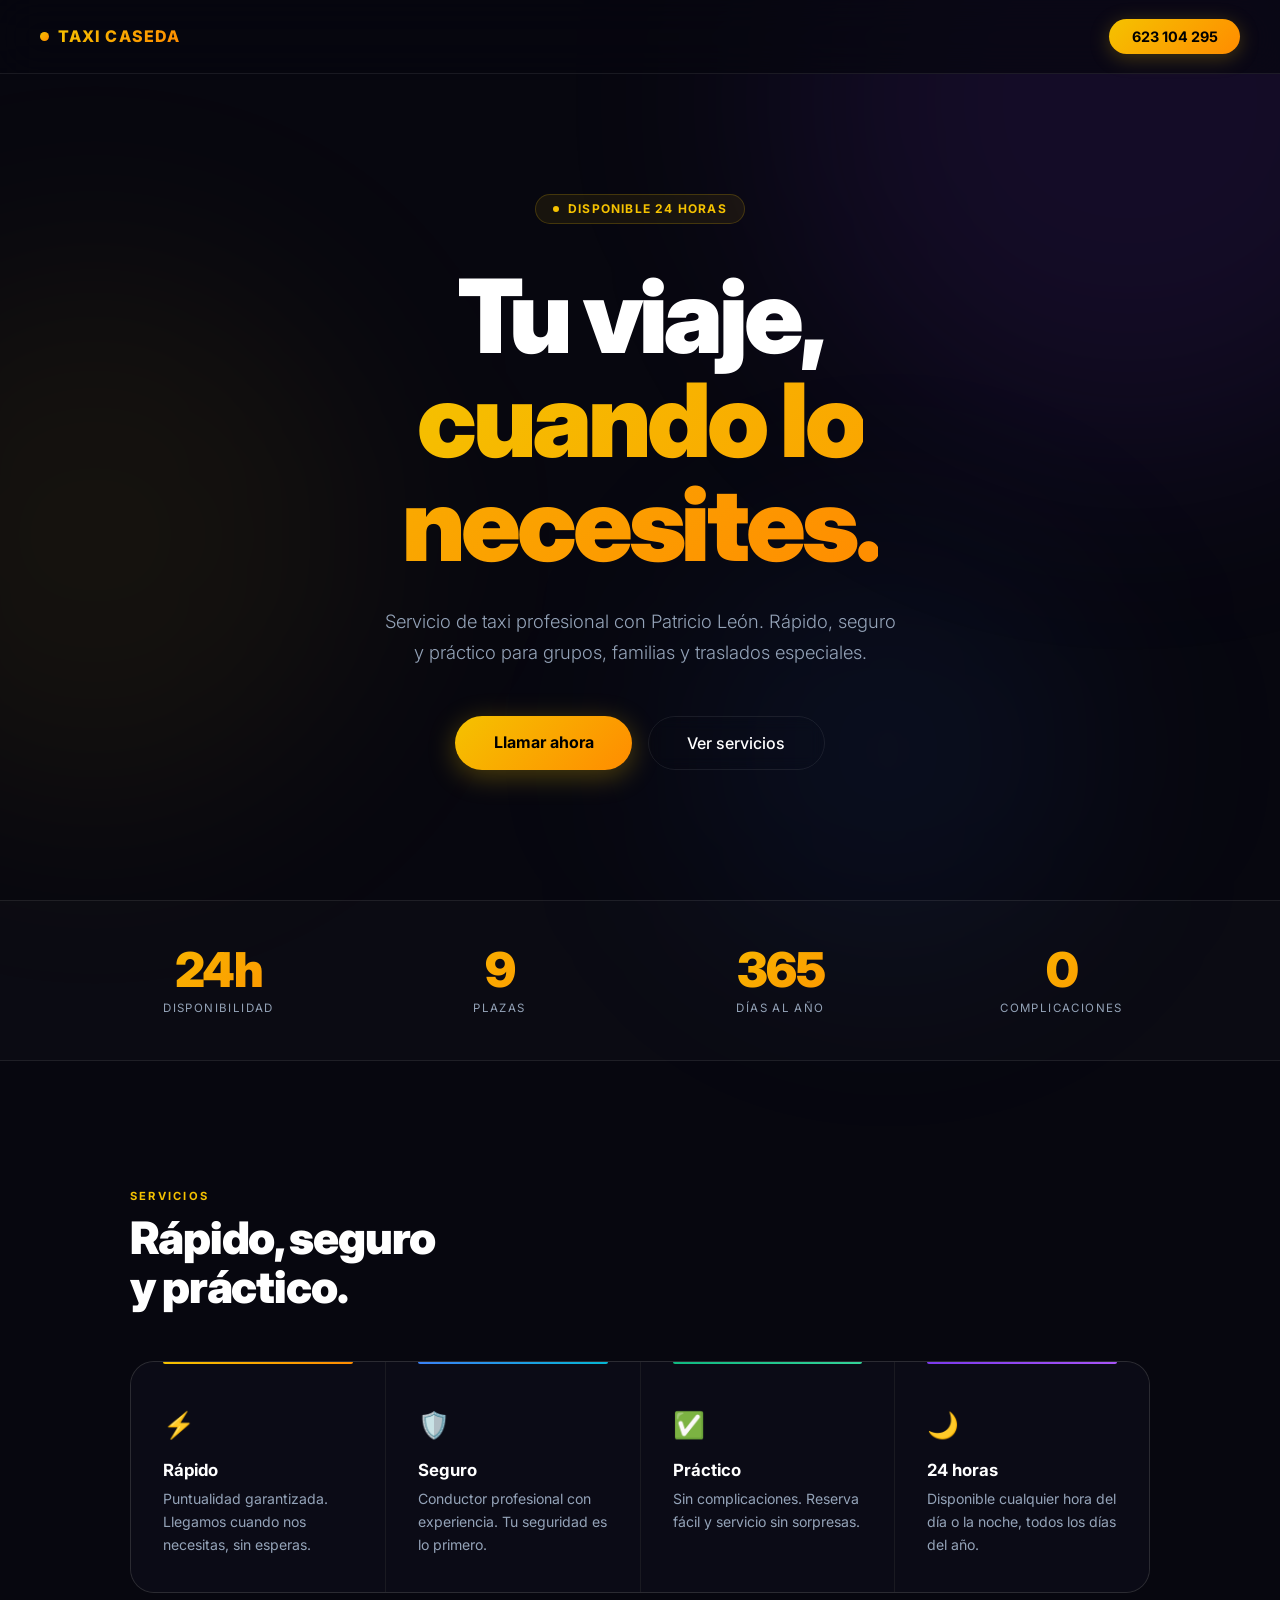
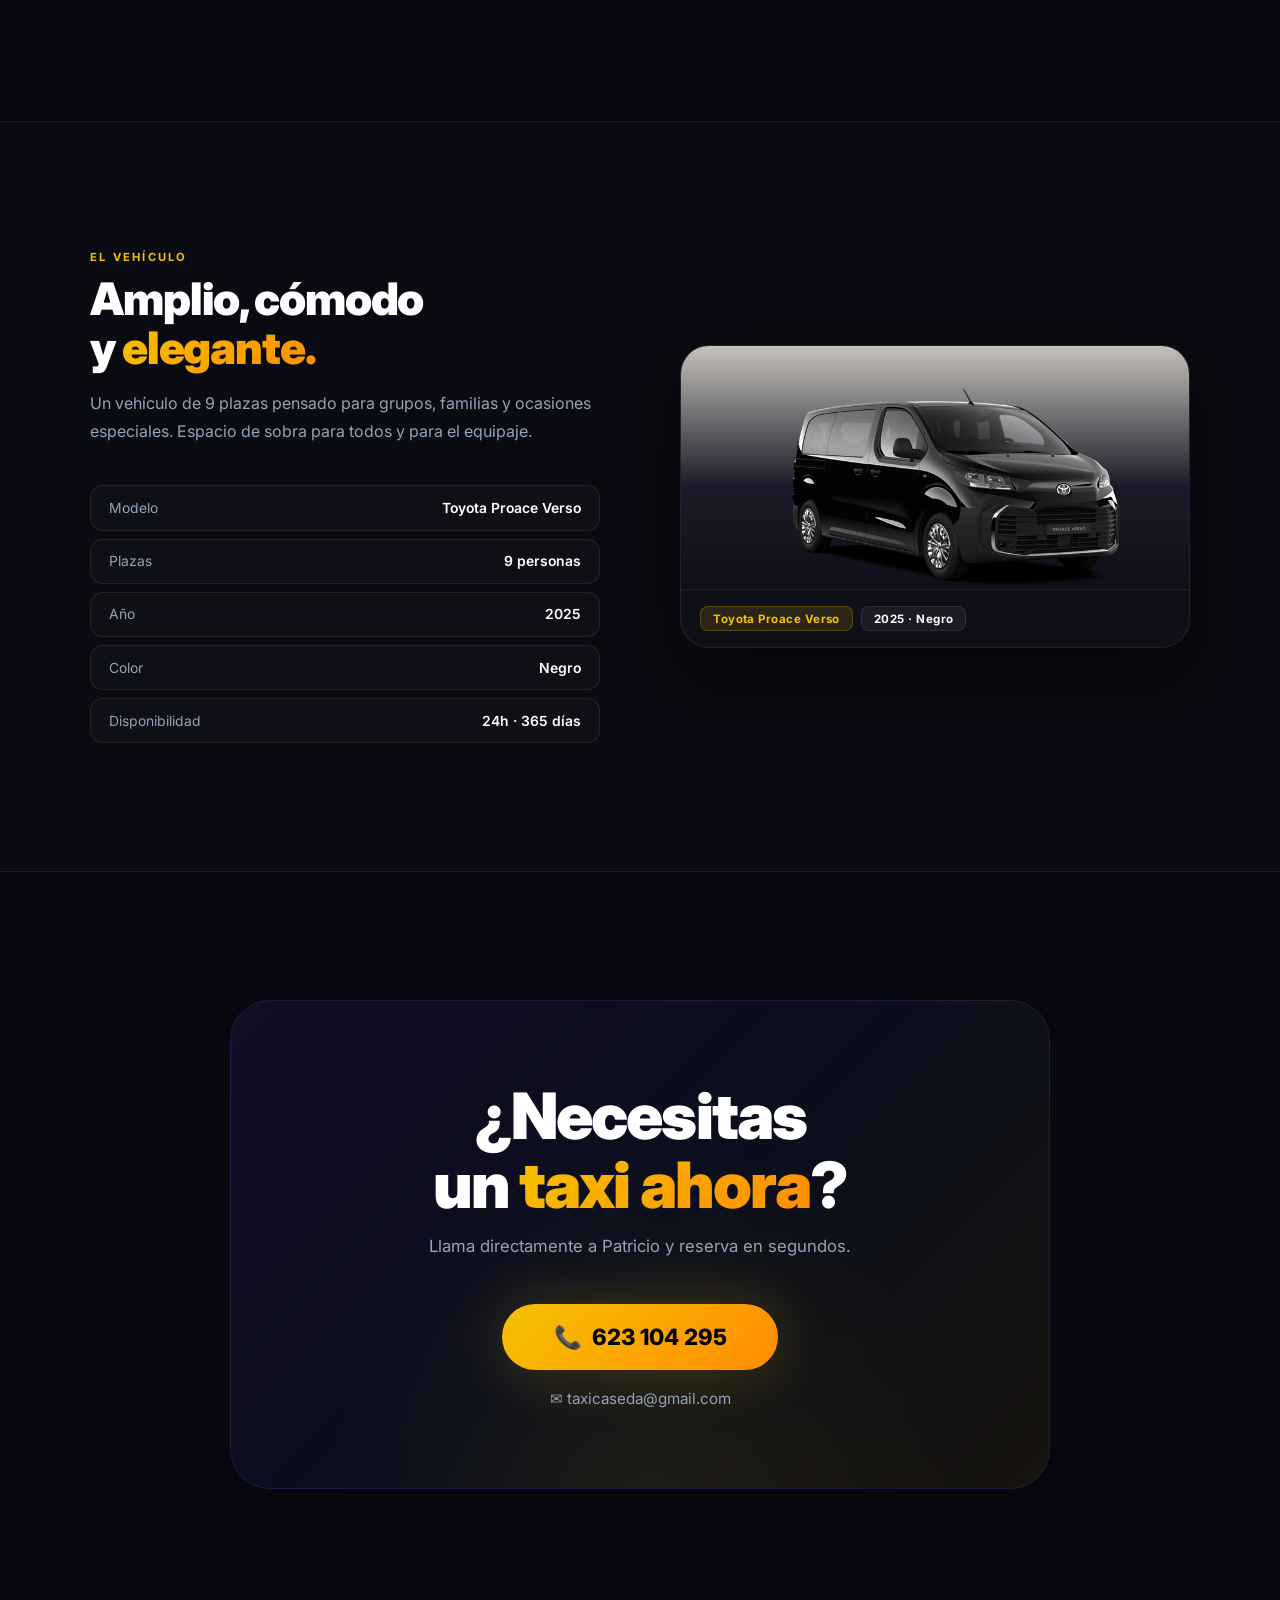
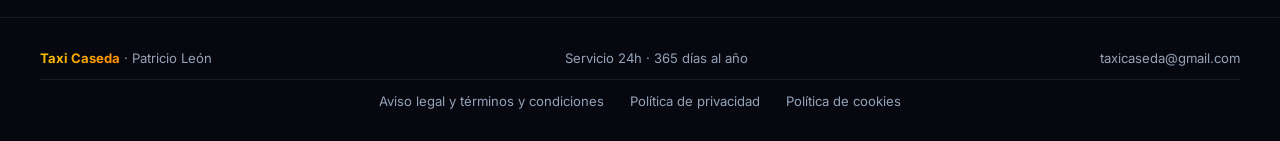
==== commit b8ab96e6: "Añadir aviso legal, política de privacidad y política de cookies Páginas legales (LSSI-CE y RGPD) en" ====
--- a/index.html
+++ b/index.html
@@ -302,6 +302,10 @@
         }
         footer a { color: var(--muted); text-decoration: none; }
         footer a:hover { color: var(--gold); }
+        .f-legal {
+            width: 100%; padding-top: 0.8rem; border-top: 1px solid var(--border);
+            display: flex; justify-content: center; flex-wrap: wrap; gap: 0.5rem 1.6rem;
+        }
 
         /* RESPONSIVE */
         @media (max-width: 900px) {
@@ -435,6 +439,11 @@
         <span><span class="f-brand">Taxi Caseda</span> · Patricio León</span>
         <span>Servicio 24h · 365 días al año</span>
         <a href="mailto:taxicaseda@gmail.com">taxicaseda@gmail.com</a>
+        <div class="f-legal">
+            <a href="aviso-legal.html">Aviso legal y términos y condiciones</a>
+            <a href="politica-privacidad.html">Política de privacidad</a>
+            <a href="politica-cookies.html">Política de cookies</a>
+        </div>
     </footer>
 
 </body>
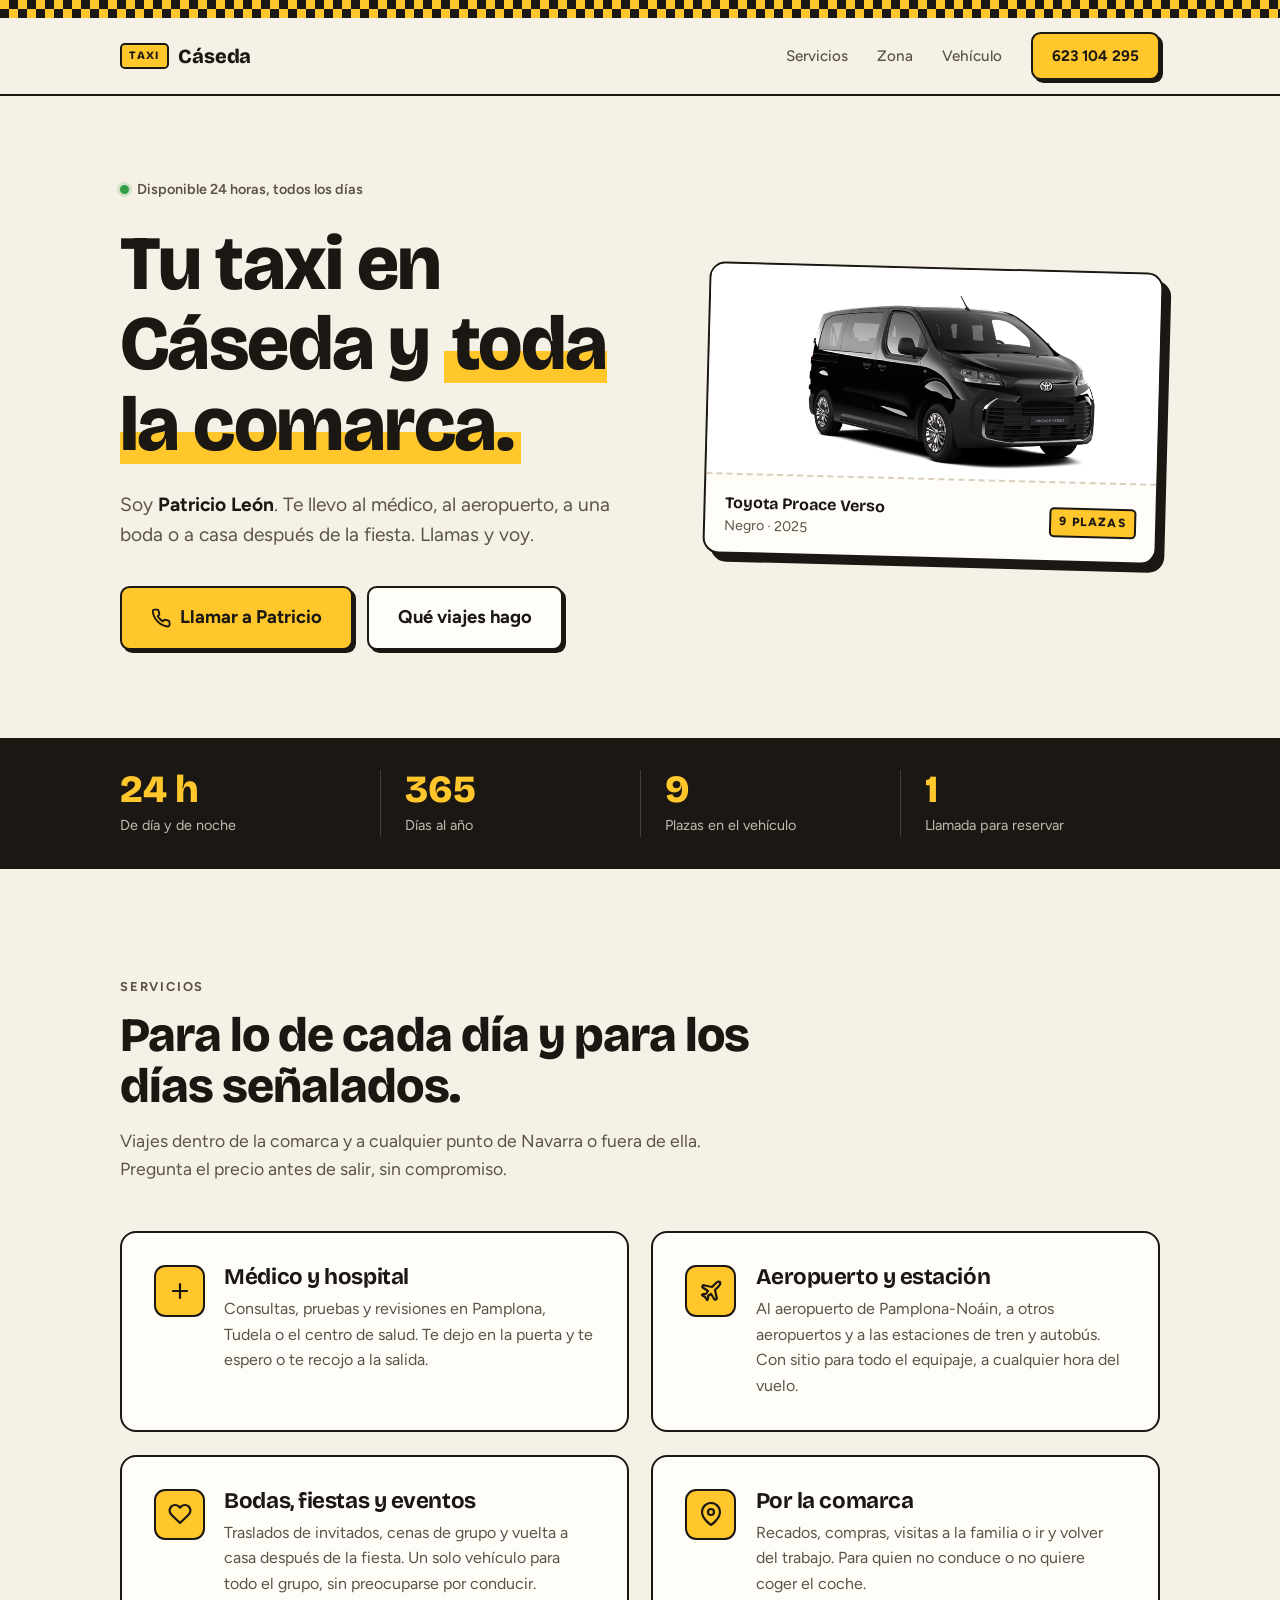
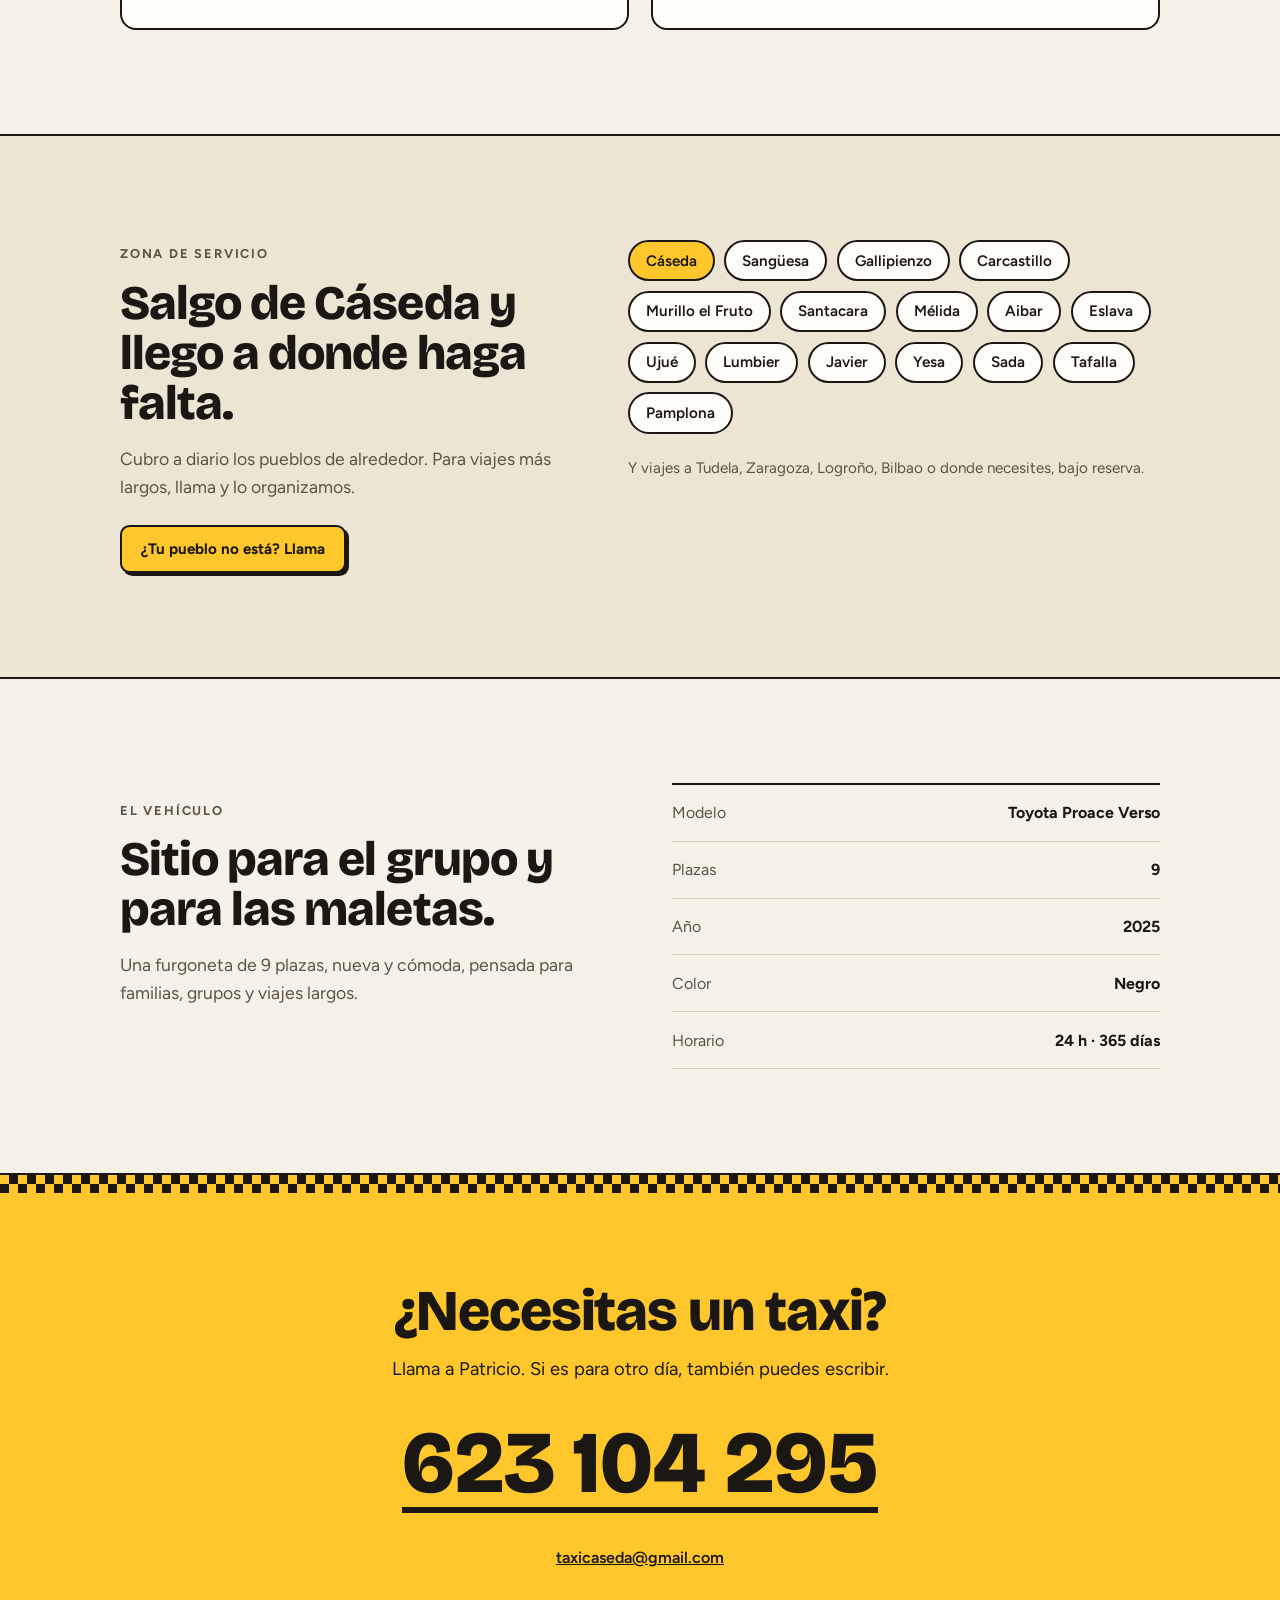
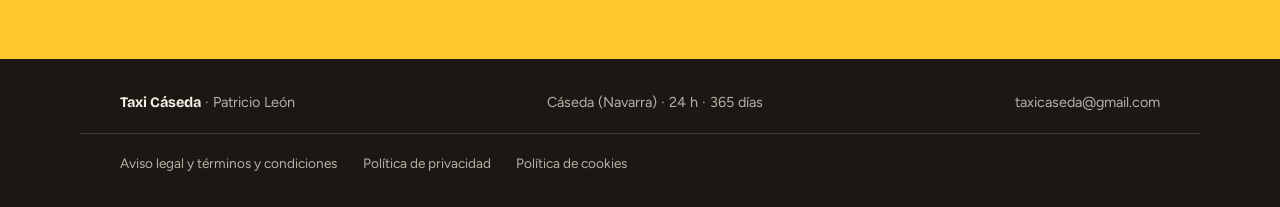
==== commit c4bb3a3d: "Rediseño estilo taxi de pueblo y favicon Nuevo diseño claro con amarillo taxi, servicios concretos (" ====
--- a/index.html
+++ b/index.html
@@ -3,432 +3,396 @@
 <head>
     <meta charset="UTF-8">
     <meta name="viewport" content="width=device-width, initial-scale=1.0">
-    <title>Taxi Caseda · Patricio León | Servicio 24h</title>
-    <meta name="description" content="Servicio de taxi profesional con Patricio León. Disponible 24 horas, vehículo de 9 plazas Toyota Proace Verso. Rápido, seguro y práctico.">
+    <title>Taxi Cáseda · Patricio León | Taxi 24h en Cáseda y comarca</title>
+    <meta name="description" content="Taxi en Cáseda y la comarca de Sangüesa con Patricio León. Viajes al hospital, al aeropuerto, bodas y eventos. Vehículo de 9 plazas, 24 horas, 365 días.">
+    <link rel="icon" type="image/png" sizes="32x32" href="favicon-32.png">
+    <link rel="icon" type="image/png" sizes="192x192" href="favicon-192.png">
+    <link rel="apple-touch-icon" href="apple-touch-icon.png">
     <link rel="preconnect" href="https://fonts.googleapis.com">
     <link rel="preconnect" href="https://fonts.gstatic.com" crossorigin>
-    <link href="https://fonts.googleapis.com/css2?family=Inter:wght@300;400;600;700;900&display=swap" rel="stylesheet">
+    <link href="https://fonts.googleapis.com/css2?family=Bricolage+Grotesque:opsz,wght@12..96,500;12..96,700;12..96,800&family=Figtree:wght@400;500;600;700&display=swap" rel="stylesheet">
     <style>
         *, *::before, *::after { margin: 0; padding: 0; box-sizing: border-box; }
 
         :root {
-            --bg:     #07070f;
-            --gold:   #F5C200;
-            --amber:  #FF8C00;
-            --violet: #7C3AED;
-            --blue:   #3B82F6;
-            --white:  #ffffff;
-            --muted:  #94a3b8;
-            --border: rgba(255,255,255,0.08);
-            --grad:   linear-gradient(135deg, #F5C200 0%, #FF8C00 100%);
+            --paper:   #F6F1E7;
+            --paper-2: #EDE5D4;
+            --card:    #FFFDF8;
+            --ink:     #1B1813;
+            --ink-2:   #5B5347;
+            --yellow:  #FFC72C;
+            --line:    #D9CFBC;
+            --display: 'Bricolage Grotesque', sans-serif;
+            --checker: repeating-conic-gradient(var(--ink) 0 25%, var(--yellow) 0 50%) 0 0 / 18px 18px;
         }
 
         html { scroll-behavior: smooth; }
 
         body {
-            background: var(--bg);
-            color: var(--white);
-            font-family: 'Inter', sans-serif;
+            background: var(--paper);
+            color: var(--ink);
+            font-family: 'Figtree', sans-serif;
+            line-height: 1.6;
             overflow-x: hidden;
         }
 
-        /* ORBS */
-        .orb {
-            position: fixed; border-radius: 50%;
-            pointer-events: none; z-index: 0; filter: blur(110px);
-        }
-        .orb-1 { width: 700px; height: 700px; background: rgba(124,58,237,0.11); top: -250px; right: -200px; }
-        .orb-2 { width: 550px; height: 550px; background: rgba(245,194,0,0.06);  bottom: 10%; left: -180px; }
-        .orb-3 { width: 400px; height: 400px; background: rgba(59,130,246,0.07); bottom: -50px; right: 15%; }
-
-        nav, main, footer { position: relative; z-index: 1; }
+        .wrap { max-width: 1120px; margin: 0 auto; padding-left: 2.5rem; padding-right: 2.5rem; }
+
+        h1, h2, h3 { font-family: var(--display); letter-spacing: -0.02em; line-height: 1.05; }
+
+        /* franja de cuadros de taxi */
+        .checker { height: 18px; background: var(--checker); }
 
         /* NAV */
-        nav {
-            position: fixed; top: 0; width: 100%;
-            padding: 1.2rem 2.5rem;
+        header {
+            position: sticky; top: 0; z-index: 100;
+            background: var(--paper);
+            border-bottom: 2px solid var(--ink);
+        }
+        .nav {
             display: flex; justify-content: space-between; align-items: center;
-            z-index: 200;
-            background: rgba(7,7,15,0.7);
-            backdrop-filter: blur(20px);
-            border-bottom: 1px solid var(--border);
-        }
-
+            padding-top: 0.9rem; padding-bottom: 0.9rem;
+        }
         .logo {
-            display: flex; align-items: center; gap: 0.55rem;
-            text-decoration: none;
-        }
-        .logo-dot {
-            width: 9px; height: 9px; border-radius: 50%;
-            background: var(--grad);
-            animation: ping 2.5s ease-in-out infinite;
-        }
-        @keyframes ping {
-            0%,100% { box-shadow: 0 0 0 0 rgba(245,194,0,0.5); }
-            60%      { box-shadow: 0 0 0 8px rgba(245,194,0,0); }
-        }
-        .logo-name {
-            font-size: 1rem; font-weight: 800; letter-spacing: 0.07em; text-transform: uppercase;
-            background: var(--grad);
-            -webkit-background-clip: text; -webkit-text-fill-color: transparent; background-clip: text;
-        }
-
-        .nav-tel {
-            background: var(--grad); color: #000;
-            font-weight: 700; font-size: 0.9rem;
-            padding: 0.55rem 1.4rem; border-radius: 3rem;
-            text-decoration: none;
-            box-shadow: 0 4px 20px rgba(245,194,0,0.25);
-            transition: transform 0.2s, box-shadow 0.2s;
-        }
-        .nav-tel:hover { transform: translateY(-1px); box-shadow: 0 6px 28px rgba(245,194,0,0.4); }
-
-        /* ── HERO: full viewport, centrado ── */
+            display: flex; align-items: center; gap: 0.6rem;
+            color: var(--ink); text-decoration: none;
+            font-family: var(--display); font-weight: 800; font-size: 1.25rem; letter-spacing: -0.01em;
+        }
+        .logo-tag {
+            background: var(--yellow); color: var(--ink);
+            border: 2px solid var(--ink); border-radius: 0.3rem;
+            font-size: 0.7rem; font-weight: 800; letter-spacing: 0.12em;
+            padding: 0.15rem 0.45rem;
+        }
+        .nav-links { display: flex; align-items: center; gap: 1.8rem; }
+        .nav-links a:not(.btn) { color: var(--ink-2); text-decoration: none; font-weight: 500; font-size: 0.95rem; }
+        .nav-links a:not(.btn):hover { color: var(--ink); }
+
+        /* BOTONES */
+        .btn {
+            display: inline-flex; align-items: center; gap: 0.55rem;
+            background: var(--yellow); color: var(--ink);
+            border: 2px solid var(--ink); border-radius: 0.6rem;
+            padding: 0.6rem 1.2rem;
+            font-weight: 700; font-size: 0.95rem; text-decoration: none;
+            box-shadow: 3px 3px 0 var(--ink);
+            transition: transform 0.15s, box-shadow 0.15s;
+        }
+        .btn:hover { transform: translate(-1px,-1px); box-shadow: 4px 4px 0 var(--ink); }
+        .btn:active { transform: translate(2px,2px); box-shadow: 1px 1px 0 var(--ink); }
+        .btn-lg { font-size: 1.15rem; padding: 0.95rem 1.8rem; }
+        .btn-plain { background: var(--card); }
+        .btn svg { width: 1.1em; height: 1.1em; }
+
+        /* ── HERO ── */
         .hero {
-            min-height: 100vh;
-            display: flex; flex-direction: column;
-            justify-content: center; align-items: center;
-            text-align: center;
-            padding: 10rem 2rem 6rem;
-        }
-
-        .live-badge {
-            display: inline-flex; align-items: center; gap: 0.55rem;
-            background: rgba(245,194,0,0.07);
-            border: 1px solid rgba(245,194,0,0.2);
-            color: var(--gold);
-            padding: 0.4rem 1.1rem; border-radius: 2rem;
-            font-size: 0.75rem; font-weight: 700; letter-spacing: 0.1em; text-transform: uppercase;
-            margin-bottom: 2.5rem;
-        }
-        .live-dot { width: 6px; height: 6px; border-radius: 50%; background: var(--gold); animation: blink 2s ease-in-out infinite; }
-        @keyframes blink { 0%,100% { opacity:1; } 50% { opacity:0.2; } }
-
-        .hero h1 {
-            font-size: clamp(3.5rem, 8vw, 7rem);
-            font-weight: 900; letter-spacing: -0.04em; line-height: 1.02;
-            margin-bottom: 1.8rem;
-            max-width: 900px;
-        }
-
-        .gt {
-            background: var(--grad);
-            -webkit-background-clip: text; -webkit-text-fill-color: transparent; background-clip: text;
-        }
-
-        .hero p {
-            color: var(--muted); font-size: 1.15rem; font-weight: 300;
-            line-height: 1.7; max-width: 520px; margin-bottom: 3rem;
-        }
-
-        .hero-btns { display: flex; gap: 1rem; justify-content: center; flex-wrap: wrap; }
-
-        .btn-g {
-            background: var(--grad); color: #000;
-            padding: 1rem 2.4rem; border-radius: 3rem;
-            font-weight: 700; font-size: 1rem; text-decoration: none;
-            box-shadow: 0 6px 28px rgba(245,194,0,0.3);
-            transition: transform 0.2s, box-shadow 0.2s;
-        }
-        .btn-g:hover { transform: translateY(-2px); box-shadow: 0 10px 38px rgba(245,194,0,0.45); }
-
-        .btn-o {
-            border: 1px solid var(--border); color: var(--white);
-            padding: 1rem 2.4rem; border-radius: 3rem;
-            font-weight: 500; font-size: 1rem; text-decoration: none;
-            backdrop-filter: blur(8px);
-            transition: border-color 0.2s, color 0.2s;
-        }
-        .btn-o:hover { border-color: rgba(245,194,0,0.35); color: var(--gold); }
-
-        /* ── STATS ── */
-        .stats-bar {
-            background: rgba(255,255,255,0.02);
-            border-top: 1px solid var(--border);
-            border-bottom: 1px solid var(--border);
-            padding: 2.8rem 2.5rem;
-        }
-        .stats-inner {
-            max-width: 1100px; margin: 0 auto;
-            display: grid; grid-template-columns: repeat(4,1fr);
-            gap: 1.5rem; text-align: center;
-        }
-        .s-num {
-            font-size: 3rem; font-weight: 900; line-height: 1; letter-spacing: -0.04em;
-            background: var(--grad);
-            -webkit-background-clip: text; -webkit-text-fill-color: transparent; background-clip: text;
-        }
-        .s-lbl { font-size: 0.72rem; color: var(--muted); text-transform: uppercase; letter-spacing: 0.12em; margin-top: 0.45rem; }
-
-        /* ── SERVICIOS ── */
-        #servicios { padding: 8rem 2.5rem; max-width: 1100px; margin: 0 auto; }
-
-        .eyebrow { font-size: 0.7rem; font-weight: 700; text-transform: uppercase; letter-spacing: 0.2em; color: var(--gold); margin-bottom: 0.7rem; }
-        .sh { font-size: clamp(2rem, 3.5vw, 3rem); font-weight: 900; letter-spacing: -0.025em; line-height: 1.1; margin-bottom: 3rem; }
-
-        .svcs {
-            display: grid; grid-template-columns: repeat(auto-fit, minmax(230px,1fr));
-            gap: 1px; background: var(--border);
-            border: 1px solid var(--border); border-radius: 1.5rem; overflow: hidden;
-        }
-
+            display: grid; grid-template-columns: 1.15fr 1fr;
+            gap: 4rem; align-items: center;
+            padding-top: 5rem; padding-bottom: 5.5rem;
+        }
+        .kicker {
+            display: inline-flex; align-items: center; gap: 0.5rem;
+            font-weight: 600; font-size: 0.9rem; color: var(--ink-2);
+            margin-bottom: 1.4rem;
+        }
+        .kicker-dot { width: 9px; height: 9px; border-radius: 50%; background: #2F9E44; box-shadow: 0 0 0 3px rgba(47,158,68,0.18); }
+
+        .hero h1 { font-size: clamp(2.8rem, 6vw, 4.8rem); font-weight: 800; margin-bottom: 1.5rem; }
+        .mark {
+            background: linear-gradient(transparent 58%, var(--yellow) 58%, var(--yellow) 92%, transparent 92%);
+            padding: 0 0.1em;
+        }
+        .hero p { font-size: 1.2rem; color: var(--ink-2); max-width: 32rem; margin-bottom: 2.2rem; }
+        .hero p strong { color: var(--ink); }
+        .hero-btns { display: flex; gap: 0.9rem; flex-wrap: wrap; }
+
+        /* postal con el coche */
+        .postcard {
+            background: var(--card);
+            border: 2px solid var(--ink); border-radius: 1rem;
+            box-shadow: 8px 8px 0 var(--ink);
+            transform: rotate(1.5deg);
+            overflow: hidden;
+        }
+        .postcard img { width: 100%; display: block; background: #fff; padding: 1.5rem 1.5rem 0.5rem; }
+        .postcard-foot {
+            display: flex; justify-content: space-between; align-items: center; gap: 1rem;
+            padding: 0.9rem 1.2rem;
+            border-top: 2px dashed var(--line);
+            font-size: 0.88rem; color: var(--ink-2);
+        }
+        .postcard-foot strong { color: var(--ink); font-family: var(--display); font-size: 1rem; }
+        .plate {
+            border: 2px solid var(--ink); border-radius: 0.3rem;
+            background: var(--yellow); color: var(--ink);
+            font-weight: 800; font-size: 0.75rem; letter-spacing: 0.1em;
+            padding: 0.2rem 0.5rem; white-space: nowrap;
+        }
+
+        /* ── DATOS ── */
+        .facts { background: var(--ink); color: var(--paper); }
+        .facts-inner {
+            display: grid; grid-template-columns: repeat(4, 1fr);
+            padding-top: 2rem; padding-bottom: 2rem;
+        }
+        .fact { padding: 0 1.5rem; border-left: 1px solid rgba(246,241,231,0.18); }
+        .fact:first-child { border-left: none; padding-left: 0; }
+        .fact-num { font-family: var(--display); font-weight: 800; font-size: 2.4rem; line-height: 1; color: var(--yellow); }
+        .fact-lbl { font-size: 0.9rem; color: rgba(246,241,231,0.75); margin-top: 0.35rem; }
+
+        /* ── SECCIONES ── */
+        section { padding: 6.5rem 0; }
+        .eyebrow {
+            display: inline-block;
+            font-weight: 700; font-size: 0.8rem; letter-spacing: 0.14em; text-transform: uppercase;
+            color: var(--ink-2); margin-bottom: 0.8rem;
+        }
+        .sh { font-size: clamp(2rem, 4vw, 3rem); font-weight: 800; margin-bottom: 1rem; max-width: 40rem; }
+        .lead { color: var(--ink-2); font-size: 1.1rem; max-width: 38rem; margin-bottom: 3rem; }
+
+        /* SERVICIOS */
+        .svcs { display: grid; grid-template-columns: repeat(2, 1fr); gap: 1.4rem; }
         .svc {
-            background: #0b0b16; padding: 2.2rem 2rem;
-            position: relative; transition: background 0.25s;
-        }
-        .svc:hover { background: #0f0f1e; }
-
-        .svc-bar {
-            position: absolute; top: 0; left: 2rem; right: 2rem; height: 2px; border-radius: 0 0 2px 2px;
-        }
-        .b-gold   { background: linear-gradient(90deg, var(--gold), var(--amber)); }
-        .b-blue   { background: linear-gradient(90deg, var(--blue), #06b6d4); }
-        .b-green  { background: linear-gradient(90deg, #10b981, #34d399); }
-        .b-violet { background: linear-gradient(90deg, var(--violet), #a855f7); }
-
-        .svc-ic { font-size: 1.6rem; margin: 0.8rem 0 1.2rem; }
-        .svc h3 { font-size: 1.05rem; font-weight: 700; margin-bottom: 0.45rem; }
-        .svc p  { color: var(--muted); font-size: 0.88rem; line-height: 1.65; }
-
-        /* ── VEHÍCULO: solo un apartado ── */
-        #vehiculo {
-            background: rgba(255,255,255,0.015);
-            border-top: 1px solid var(--border);
-            border-bottom: 1px solid var(--border);
-            padding: 8rem 2.5rem;
-        }
-
-        .veh-inner {
-            max-width: 1100px; margin: 0 auto;
-            display: grid; grid-template-columns: 1fr 1fr;
-            gap: 5rem; align-items: center;
-        }
-
-        .veh-content h2 {
-            font-size: clamp(2rem, 3.5vw, 3rem);
-            font-weight: 900; letter-spacing: -0.025em; line-height: 1.1;
-            margin-bottom: 1rem;
-        }
-        .veh-content > p { color: var(--muted); line-height: 1.75; margin-bottom: 2.5rem; }
-
-        .specs { display: flex; flex-direction: column; gap: 0.5rem; }
+            background: var(--card);
+            border: 2px solid var(--ink); border-radius: 1rem;
+            padding: 2rem;
+            display: grid; grid-template-columns: auto 1fr; gap: 1.2rem; align-items: start;
+        }
+        .svc-ic {
+            width: 3.2rem; height: 3.2rem; border-radius: 0.7rem;
+            background: var(--yellow); border: 2px solid var(--ink);
+            display: grid; place-items: center;
+        }
+        .svc-ic svg { width: 1.5rem; height: 1.5rem; }
+        .svc h3 { font-size: 1.4rem; font-weight: 700; margin-bottom: 0.45rem; }
+        .svc p { color: var(--ink-2); }
+
+        /* ZONA */
+        #zona { background: var(--paper-2); border-top: 2px solid var(--ink); border-bottom: 2px solid var(--ink); }
+        .zona-inner { display: grid; grid-template-columns: 1fr 1.2fr; gap: 4rem; align-items: start; }
+        .zona-inner .lead { margin-bottom: 1.5rem; }
+        .towns { display: flex; flex-wrap: wrap; gap: 0.6rem; }
+        .town {
+            background: var(--card); border: 2px solid var(--ink); border-radius: 2rem;
+            padding: 0.4rem 1rem; font-weight: 600; font-size: 0.95rem;
+        }
+        .town.home { background: var(--yellow); }
+        .towns-note { color: var(--ink-2); font-size: 0.95rem; margin-top: 1.4rem; }
+
+        /* VEHÍCULO */
+        .veh-inner { display: grid; grid-template-columns: 1fr 1fr; gap: 4rem; align-items: center; }
+        .specs { border-top: 2px solid var(--ink); }
         .spec {
-            display: flex; justify-content: space-between; align-items: center;
-            padding: 0.85rem 1.1rem;
-            background: rgba(255,255,255,0.025);
-            border: 1px solid var(--border); border-radius: 0.8rem;
-            transition: background 0.2s;
-        }
-        .spec:hover { background: rgba(255,255,255,0.04); }
-        .sk { color: var(--muted); font-size: 0.87rem; }
-        .sv { font-weight: 600; font-size: 0.87rem; }
-
-        /* imagen del coche: fondo degradado claro→oscuro para eliminar el blanco del PNG */
-        .veh-car {
-            border-radius: 1.8rem; overflow: hidden;
-            border: 1px solid var(--border);
-            background: #0f0f1a;
-            box-shadow: 0 30px 70px rgba(0,0,0,0.5);
-        }
-        .car-img-area {
-            background: linear-gradient(180deg, #c5c2bb 0%, #1c1a28 58%, #0f0f1a 100%);
-            padding: 2.5rem 1.5rem 0;
-        }
-        .car-img-area img { width: 100%; display: block; }
-
-        .car-chips {
-            display: flex; gap: 0.5rem; flex-wrap: wrap;
-            padding: 1rem 1.2rem;
-            border-top: 1px solid var(--border);
-        }
-        .chip {
-            font-size: 0.72rem; font-weight: 700;
-            padding: 0.28rem 0.75rem; border-radius: 0.5rem; letter-spacing: 0.04em;
-        }
-        .cy { background: rgba(245,194,0,0.12); color: var(--gold); border: 1px solid rgba(245,194,0,0.22); }
-        .cw { background: rgba(255,255,255,0.05); color: var(--white); border: 1px solid var(--border); }
-
-        /* ── CONTACTO ── */
-        #contacto { padding: 8rem 2.5rem; }
-        .cta-card {
-            max-width: 820px; margin: 0 auto;
-            background: linear-gradient(135deg, rgba(124,58,237,0.1) 0%, rgba(59,130,246,0.06) 50%, rgba(245,194,0,0.07) 100%);
-            border: 1px solid rgba(124,58,237,0.18);
-            border-radius: 2.5rem; padding: 5rem 3rem;
-            text-align: center; position: relative; overflow: hidden;
-        }
-        .cta-card::before {
-            content: '';
-            position: absolute; inset: 0;
-            background: radial-gradient(ellipse at 50% 110%, rgba(245,194,0,0.07) 0%, transparent 55%);
-            pointer-events: none;
-        }
-        .cta-card h2 {
-            font-size: clamp(2.4rem, 5vw, 4rem);
-            font-weight: 900; letter-spacing: -0.03em; line-height: 1.08;
-            margin-bottom: 1rem; position: relative;
-        }
-        .cta-card > p { color: var(--muted); font-size: 1.05rem; margin-bottom: 3rem; position: relative; }
-
-        .cta-btns { display: flex; flex-direction: column; align-items: center; gap: 1.2rem; position: relative; }
-
-        .call-btn {
-            display: inline-flex; align-items: center; gap: 0.8rem;
-            background: var(--grad); color: #000;
-            padding: 1.2rem 3.2rem; border-radius: 3rem;
-            font-weight: 800; font-size: 1.4rem; text-decoration: none;
-            box-shadow: 0 0 60px rgba(245,194,0,0.22);
-            transition: transform 0.2s, box-shadow 0.2s;
-        }
-        .call-btn:hover { transform: translateY(-3px); box-shadow: 0 0 80px rgba(245,194,0,0.42); }
-
-        .mail-lnk {
-            color: var(--muted); font-size: 0.95rem; text-decoration: none;
-            display: inline-flex; align-items: center; gap: 0.4rem;
-            transition: color 0.2s;
-        }
-        .mail-lnk:hover { color: var(--gold); }
+            display: flex; justify-content: space-between; gap: 1rem;
+            padding: 0.95rem 0; border-bottom: 1px solid var(--line);
+        }
+        .sk { color: var(--ink-2); }
+        .sv { font-weight: 700; text-align: right; }
+
+        /* CONTACTO */
+        #contacto { padding: 0; }
+        .cta { background: var(--yellow); border-top: 2px solid var(--ink); }
+        .cta-inner { padding-top: 5.5rem; padding-bottom: 5.5rem; text-align: center; }
+        .cta h2 { font-size: clamp(2.2rem, 5vw, 3.6rem); font-weight: 800; margin-bottom: 0.8rem; }
+        .cta p { font-size: 1.15rem; margin-bottom: 2.2rem; }
+        .cta-phone {
+            display: inline-block;
+            font-family: var(--display); font-weight: 800;
+            font-size: clamp(2.6rem, 8vw, 5.5rem); line-height: 1;
+            color: var(--ink); text-decoration: none;
+            border-bottom: 6px solid var(--ink);
+            margin-bottom: 2rem;
+        }
+        .cta-phone:hover { color: #000; }
+        .cta-mail { display: block; color: var(--ink); font-weight: 600; }
 
         /* FOOTER */
-        footer {
-            border-top: 1px solid var(--border);
-            padding: 2rem 2.5rem;
+        footer { background: var(--ink); color: rgba(246,241,231,0.7); font-size: 0.9rem; }
+        .foot {
             display: flex; justify-content: space-between; align-items: center; flex-wrap: wrap; gap: 0.8rem;
-            color: var(--muted); font-size: 0.82rem;
-        }
-        .f-brand {
-            background: var(--grad);
-            -webkit-background-clip: text; -webkit-text-fill-color: transparent; background-clip: text; font-weight: 700;
-        }
-        footer a { color: var(--muted); text-decoration: none; }
-        footer a:hover { color: var(--gold); }
+            padding-top: 2rem; padding-bottom: 1.2rem;
+        }
+        .foot strong { color: var(--paper); font-family: var(--display); }
+        footer a { color: rgba(246,241,231,0.7); text-decoration: none; }
+        footer a:hover { color: var(--yellow); }
         .f-legal {
-            width: 100%; padding-top: 0.8rem; border-top: 1px solid var(--border);
-            display: flex; justify-content: center; flex-wrap: wrap; gap: 0.5rem 1.6rem;
+            display: flex; flex-wrap: wrap; gap: 0.5rem 1.6rem;
+            padding-top: 1.2rem; padding-bottom: 2rem;
+            border-top: 1px solid rgba(246,241,231,0.15);
+            font-size: 0.85rem;
         }
 
         /* RESPONSIVE */
         @media (max-width: 900px) {
-            .veh-inner { grid-template-columns: 1fr; gap: 3rem; }
-            .veh-visual { order: -1; }
+            .hero, .zona-inner, .veh-inner { grid-template-columns: 1fr; gap: 3rem; }
+            .postcard { max-width: 480px; }
+            .svcs { grid-template-columns: 1fr; }
+            .facts-inner { grid-template-columns: repeat(2, 1fr); row-gap: 1.6rem; }
+            .fact:nth-child(3) { border-left: none; padding-left: 0; }
         }
         @media (max-width: 640px) {
-            .stats-inner { grid-template-columns: repeat(2,1fr); }
-            nav { padding: 1rem 1.2rem; }
-            .hero h1 { font-size: 3rem; }
-            #servicios, #vehiculo, #contacto { padding: 5rem 1.2rem; }
-            .cta-card { padding: 3rem 1.4rem; border-radius: 1.5rem; }
-            .call-btn { font-size: 1.15rem; padding: 1rem 2rem; }
-            footer { flex-direction: column; text-align: center; }
+            .wrap { padding-left: 1rem; padding-right: 1rem; }
+            .nav-links a:not(.btn) { display: none; }
+            .logo { font-size: 1.1rem; }
+            .hero { padding-top: 3rem; padding-bottom: 4rem; }
+            .hero p { font-size: 1.08rem; }
+            .postcard { box-shadow: 5px 5px 0 var(--ink); }
+            section { padding: 4.5rem 0; }
+            .svc { padding: 1.4rem; grid-template-columns: 1fr; }
+            .fact { padding: 0 1rem; }
+            .fact-num { font-size: 2rem; }
         }
     </style>
 </head>
 <body>
 
-    <div class="orb orb-1"></div>
-    <div class="orb orb-2"></div>
-    <div class="orb orb-3"></div>
-
-    <nav>
-        <a href="#" class="logo">
-            <div class="logo-dot"></div>
-            <span class="logo-name">Taxi Caseda</span>
-        </a>
-        <a href="tel:+34623104295" class="nav-tel">623 104 295</a>
-    </nav>
+    <header>
+        <div class="checker"></div>
+        <div class="wrap nav">
+            <a href="#" class="logo"><span class="logo-tag">TAXI</span> Cáseda</a>
+            <div class="nav-links">
+                <a href="#servicios">Servicios</a>
+                <a href="#zona">Zona</a>
+                <a href="#vehiculo">Vehículo</a>
+                <a href="tel:+34623104295" class="btn">623 104 295</a>
+            </div>
+        </div>
+    </header>
 
     <main>
 
-        <!-- HERO: landing grande, solo texto -->
-        <section class="hero">
-            <div class="live-badge"><div class="live-dot"></div> Disponible 24 horas</div>
-            <h1>Tu viaje,<br><span class="gt">cuando lo necesites.</span></h1>
-            <p>Servicio de taxi profesional con Patricio León. Rápido, seguro y práctico para grupos, familias y traslados especiales.</p>
-            <div class="hero-btns">
-                <a href="tel:+34623104295" class="btn-g">Llamar ahora</a>
-                <a href="#servicios" class="btn-o">Ver servicios</a>
-            </div>
-        </section>
-
-        <!-- STATS -->
-        <div class="stats-bar">
-            <div class="stats-inner">
-                <div><div class="s-num">24h</div><div class="s-lbl">Disponibilidad</div></div>
-                <div><div class="s-num">9</div><div class="s-lbl">Plazas</div></div>
-                <div><div class="s-num">365</div><div class="s-lbl">Días al año</div></div>
-                <div><div class="s-num">0</div><div class="s-lbl">Complicaciones</div></div>
+        <!-- HERO -->
+        <div class="wrap hero">
+            <div>
+                <div class="kicker"><span class="kicker-dot"></span> Disponible 24 horas, todos los días</div>
+                <h1>Tu taxi en Cáseda y <span class="mark">toda la comarca.</span></h1>
+                <p>Soy <strong>Patricio León</strong>. Te llevo al médico, al aeropuerto, a una boda o a casa después de la fiesta. Llamas y voy.</p>
+                <div class="hero-btns">
+                    <a href="tel:+34623104295" class="btn btn-lg">
+                        <svg viewBox="0 0 24 24" fill="none" stroke="currentColor" stroke-width="2.2" stroke-linecap="round" stroke-linejoin="round" aria-hidden="true"><path d="M22 16.9v3a2 2 0 0 1-2.2 2 19.8 19.8 0 0 1-8.6-3.1 19.5 19.5 0 0 1-6-6A19.8 19.8 0 0 1 2.1 4.2 2 2 0 0 1 4.1 2h3a2 2 0 0 1 2 1.7c.1.9.4 1.8.7 2.7a2 2 0 0 1-.5 2.1L8 9.8a16 16 0 0 0 6 6l1.3-1.3a2 2 0 0 1 2.1-.4c.9.3 1.8.6 2.7.7a2 2 0 0 1 1.7 2z"/></svg>
+                        Llamar a Patricio
+                    </a>
+                    <a href="#servicios" class="btn btn-lg btn-plain">Qué viajes hago</a>
+                </div>
+            </div>
+            <div class="postcard">
+                <img src="car.png" alt="Toyota Proace Verso negro de 2025, el taxi de Patricio">
+                <div class="postcard-foot">
+                    <div><strong>Toyota Proace Verso</strong><br>Negro · 2025</div>
+                    <span class="plate">9 PLAZAS</span>
+                </div>
+            </div>
+        </div>
+
+        <!-- DATOS -->
+        <div class="facts">
+            <div class="wrap facts-inner">
+                <div class="fact"><div class="fact-num">24 h</div><div class="fact-lbl">De día y de noche</div></div>
+                <div class="fact"><div class="fact-num">365</div><div class="fact-lbl">Días al año</div></div>
+                <div class="fact"><div class="fact-num">9</div><div class="fact-lbl">Plazas en el vehículo</div></div>
+                <div class="fact"><div class="fact-num">1</div><div class="fact-lbl">Llamada para reservar</div></div>
             </div>
         </div>
 
         <!-- SERVICIOS -->
         <section id="servicios">
-            <div class="eyebrow">Servicios</div>
-            <h2 class="sh">Rápido, seguro<br>y práctico.</h2>
-            <div class="svcs">
-                <div class="svc">
-                    <div class="svc-bar b-gold"></div>
-                    <div class="svc-ic">⚡</div>
-                    <h3>Rápido</h3>
-                    <p>Puntualidad garantizada. Llegamos cuando nos necesitas, sin esperas.</p>
-                </div>
-                <div class="svc">
-                    <div class="svc-bar b-blue"></div>
-                    <div class="svc-ic">🛡️</div>
-                    <h3>Seguro</h3>
-                    <p>Conductor profesional con experiencia. Tu seguridad es lo primero.</p>
-                </div>
-                <div class="svc">
-                    <div class="svc-bar b-green"></div>
-                    <div class="svc-ic">✅</div>
-                    <h3>Práctico</h3>
-                    <p>Sin complicaciones. Reserva fácil y servicio sin sorpresas.</p>
-                </div>
-                <div class="svc">
-                    <div class="svc-bar b-violet"></div>
-                    <div class="svc-ic">🌙</div>
-                    <h3>24 horas</h3>
-                    <p>Disponible cualquier hora del día o la noche, todos los días del año.</p>
-                </div>
-            </div>
-        </section>
-
-        <!-- VEHÍCULO: un solo apartado -->
-        <section id="vehiculo">
-            <div class="veh-inner">
-                <div class="veh-content">
-                    <div class="eyebrow">El vehículo</div>
-                    <h2>Amplio, cómodo<br>y <span class="gt">elegante.</span></h2>
-                    <p>Un vehículo de 9 plazas pensado para grupos, familias y ocasiones especiales. Espacio de sobra para todos y para el equipaje.</p>
-                    <div class="specs">
-                        <div class="spec"><span class="sk">Modelo</span><span class="sv">Toyota Proace Verso</span></div>
-                        <div class="spec"><span class="sk">Plazas</span><span class="sv">9 personas</span></div>
-                        <div class="spec"><span class="sk">Año</span><span class="sv">2025</span></div>
-                        <div class="spec"><span class="sk">Color</span><span class="sv">Negro</span></div>
-                        <div class="spec"><span class="sk">Disponibilidad</span><span class="sv">24h · 365 días</span></div>
-                    </div>
-                </div>
-                <div class="veh-visual">
-                    <div class="veh-car">
-                        <div class="car-img-area">
-                            <img src="car.png" alt="Toyota Proace Verso Negro 2025">
-                        </div>
-                        <div class="car-chips">
-                            <span class="chip cy">Toyota Proace Verso</span>
-                            <span class="chip cw">2025 · Negro</span>
+            <div class="wrap">
+                <span class="eyebrow">Servicios</span>
+                <h2 class="sh">Para lo de cada día y para los días señalados.</h2>
+                <p class="lead">Viajes dentro de la comarca y a cualquier punto de Navarra o fuera de ella. Pregunta el precio antes de salir, sin compromiso.</p>
+                <div class="svcs">
+                    <div class="svc">
+                        <div class="svc-ic"><svg viewBox="0 0 24 24" fill="none" stroke="currentColor" stroke-width="2.2" stroke-linecap="round" stroke-linejoin="round" aria-hidden="true"><path d="M12 5v14M5 12h14"/></svg></div>
+                        <div>
+                            <h3>Médico y hospital</h3>
+                            <p>Consultas, pruebas y revisiones en Pamplona, Tudela o el centro de salud. Te dejo en la puerta y te espero o te recojo a la salida.</p>
                         </div>
                     </div>
+                    <div class="svc">
+                        <div class="svc-ic"><svg viewBox="0 0 24 24" fill="none" stroke="currentColor" stroke-width="2.2" stroke-linecap="round" stroke-linejoin="round" aria-hidden="true"><path d="M17.8 19.2 16 11l3.5-3.5C21 6 21.5 4 21 3c-1-.5-3 0-4.5 1.5L13 8 4.8 6.2c-.5-.1-.9.1-1.1.5l-.3.5c-.2.5-.1 1 .3 1.3L9 12l-2 3H4l-1 1 3 2 2 3 1-1v-3l3-2 3.5 5.3c.3.4.8.5 1.3.3l.5-.2c.4-.3.6-.7.5-1.2z"/></svg></div>
+                        <div>
+                            <h3>Aeropuerto y estación</h3>
+                            <p>Al aeropuerto de Pamplona-Noáin, a otros aeropuertos y a las estaciones de tren y autobús. Con sitio para todo el equipaje, a cualquier hora del vuelo.</p>
+                        </div>
+                    </div>
+                    <div class="svc">
+                        <div class="svc-ic"><svg viewBox="0 0 24 24" fill="none" stroke="currentColor" stroke-width="2.2" stroke-linecap="round" stroke-linejoin="round" aria-hidden="true"><path d="M20.8 4.6a5.5 5.5 0 0 0-7.8 0L12 5.7l-1-1.1a5.5 5.5 0 0 0-7.8 7.8l1 1.1L12 21l7.8-7.5 1-1.1a5.5 5.5 0 0 0 0-7.8z"/></svg></div>
+                        <div>
+                            <h3>Bodas, fiestas y eventos</h3>
+                            <p>Traslados de invitados, cenas de grupo y vuelta a casa después de la fiesta. Un solo vehículo para todo el grupo, sin preocuparse por conducir.</p>
+                        </div>
+                    </div>
+                    <div class="svc">
+                        <div class="svc-ic"><svg viewBox="0 0 24 24" fill="none" stroke="currentColor" stroke-width="2.2" stroke-linecap="round" stroke-linejoin="round" aria-hidden="true"><path d="M21 10c0 7-9 13-9 13S3 17 3 10a9 9 0 0 1 18 0z"/><circle cx="12" cy="10" r="3"/></svg></div>
+                        <div>
+                            <h3>Por la comarca</h3>
+                            <p>Recados, compras, visitas a la familia o ir y volver del trabajo. Para quien no conduce o no quiere coger el coche.</p>
+                        </div>
+                    </div>
+                </div>
+            </div>
+        </section>
+
+        <!-- ZONA -->
+        <section id="zona">
+            <div class="wrap zona-inner">
+                <div>
+                    <span class="eyebrow">Zona de servicio</span>
+                    <h2 class="sh">Salgo de Cáseda y llego a donde haga falta.</h2>
+                    <p class="lead">Cubro a diario los pueblos de alrededor. Para viajes más largos, llama y lo organizamos.</p>
+                    <a href="tel:+34623104295" class="btn">¿Tu pueblo no está? Llama</a>
+                </div>
+                <div>
+                    <div class="towns">
+                        <span class="town home">Cáseda</span>
+                        <span class="town">Sangüesa</span>
+                        <span class="town">Gallipienzo</span>
+                        <span class="town">Carcastillo</span>
+                        <span class="town">Murillo el Fruto</span>
+                        <span class="town">Santacara</span>
+                        <span class="town">Mélida</span>
+                        <span class="town">Aibar</span>
+                        <span class="town">Eslava</span>
+                        <span class="town">Ujué</span>
+                        <span class="town">Lumbier</span>
+                        <span class="town">Javier</span>
+                        <span class="town">Yesa</span>
+                        <span class="town">Sada</span>
+                        <span class="town">Tafalla</span>
+                        <span class="town">Pamplona</span>
+                    </div>
+                    <p class="towns-note">Y viajes a Tudela, Zaragoza, Logroño, Bilbao o donde necesites, bajo reserva.</p>
+                </div>
+            </div>
+        </section>
+
+        <!-- VEHÍCULO -->
+        <section id="vehiculo">
+            <div class="wrap veh-inner">
+                <div>
+                    <span class="eyebrow">El vehículo</span>
+                    <h2 class="sh">Sitio para el grupo y para las maletas.</h2>
+                    <p class="lead">Una furgoneta de 9 plazas, nueva y cómoda, pensada para familias, grupos y viajes largos.</p>
+                </div>
+                <div class="specs">
+                    <div class="spec"><span class="sk">Modelo</span><span class="sv">Toyota Proace Verso</span></div>
+                    <div class="spec"><span class="sk">Plazas</span><span class="sv">9</span></div>
+                    <div class="spec"><span class="sk">Año</span><span class="sv">2025</span></div>
+                    <div class="spec"><span class="sk">Color</span><span class="sv">Negro</span></div>
+                    <div class="spec"><span class="sk">Horario</span><span class="sv">24 h · 365 días</span></div>
                 </div>
             </div>
         </section>
 
         <!-- CONTACTO -->
         <section id="contacto">
-            <div class="cta-card">
-                <h2>¿Necesitas<br>un <span class="gt">taxi ahora</span>?</h2>
-                <p>Llama directamente a Patricio y reserva en segundos.</p>
-                <div class="cta-btns">
-                    <a href="tel:+34623104295" class="call-btn">📞 &nbsp;623 104 295</a>
-                    <a href="mailto:taxicaseda@gmail.com" class="mail-lnk">✉ taxicaseda@gmail.com</a>
+            <div class="cta">
+                <div class="checker"></div>
+                <div class="wrap cta-inner">
+                    <h2>¿Necesitas un taxi?</h2>
+                    <p>Llama a Patricio. Si es para otro día, también puedes escribir.</p>
+                    <a href="tel:+34623104295" class="cta-phone">623 104 295</a>
+                    <a href="mailto:taxicaseda@gmail.com" class="cta-mail">taxicaseda@gmail.com</a>
                 </div>
             </div>
         </section>
@@ -436,10 +400,12 @@
     </main>
 
     <footer>
-        <span><span class="f-brand">Taxi Caseda</span> · Patricio León</span>
-        <span>Servicio 24h · 365 días al año</span>
-        <a href="mailto:taxicaseda@gmail.com">taxicaseda@gmail.com</a>
-        <div class="f-legal">
+        <div class="wrap foot">
+            <span><strong>Taxi Cáseda</strong> · Patricio León</span>
+            <span>Cáseda (Navarra) · 24 h · 365 días</span>
+            <a href="mailto:taxicaseda@gmail.com">taxicaseda@gmail.com</a>
+        </div>
+        <div class="wrap f-legal">
             <a href="aviso-legal.html">Aviso legal y términos y condiciones</a>
             <a href="politica-privacidad.html">Política de privacidad</a>
             <a href="politica-cookies.html">Política de cookies</a>
